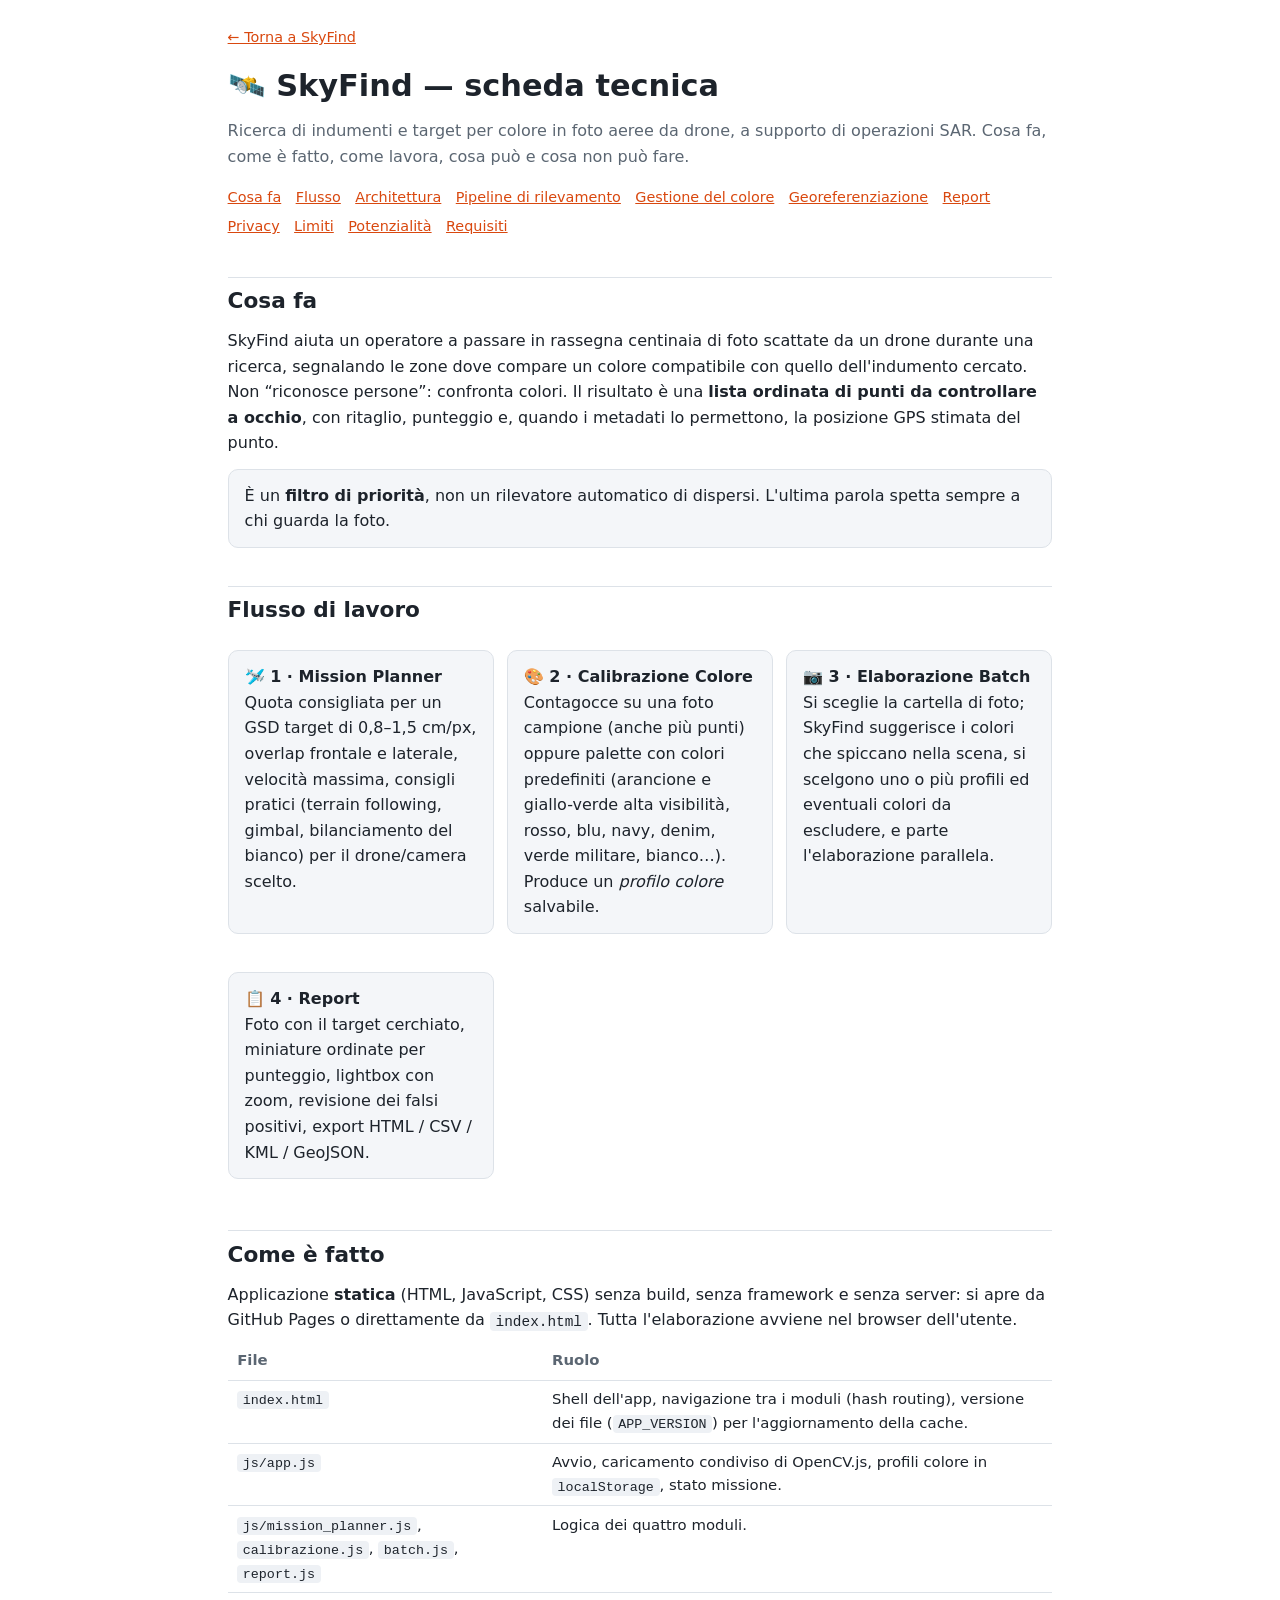
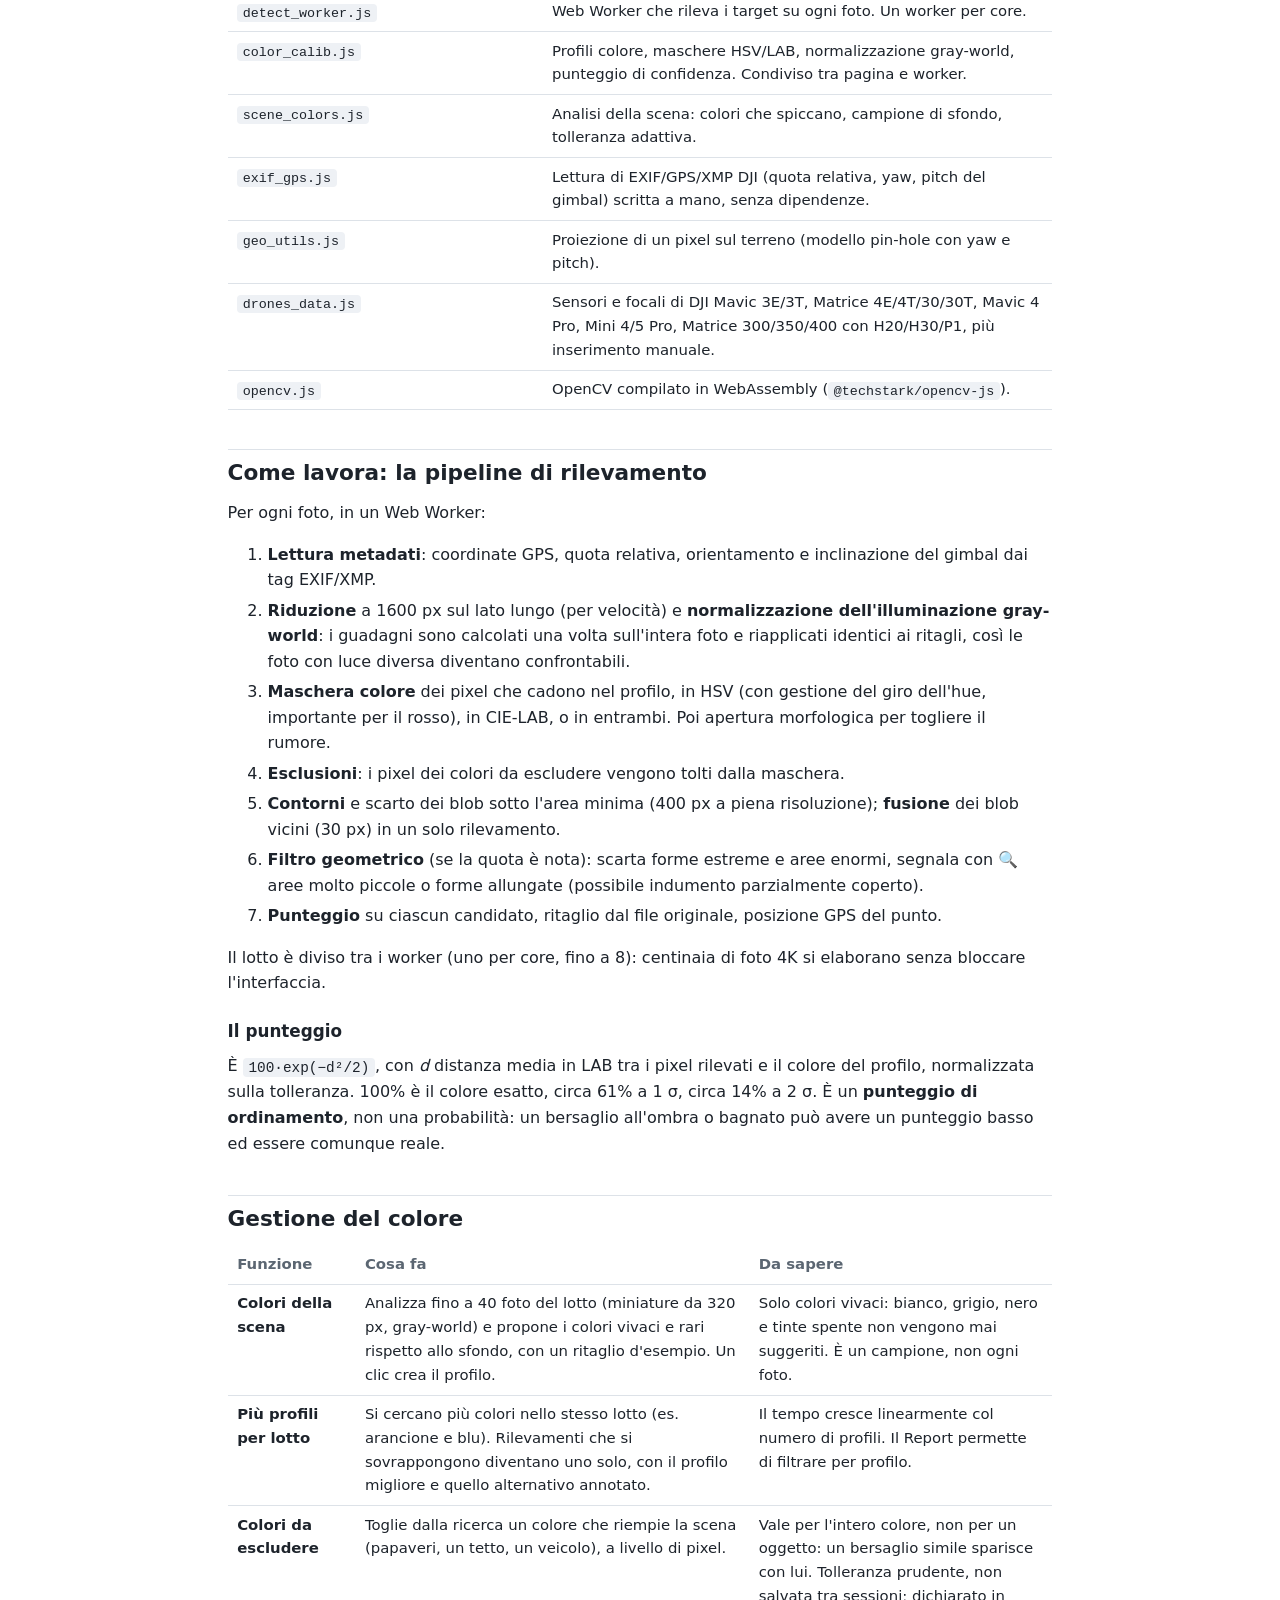
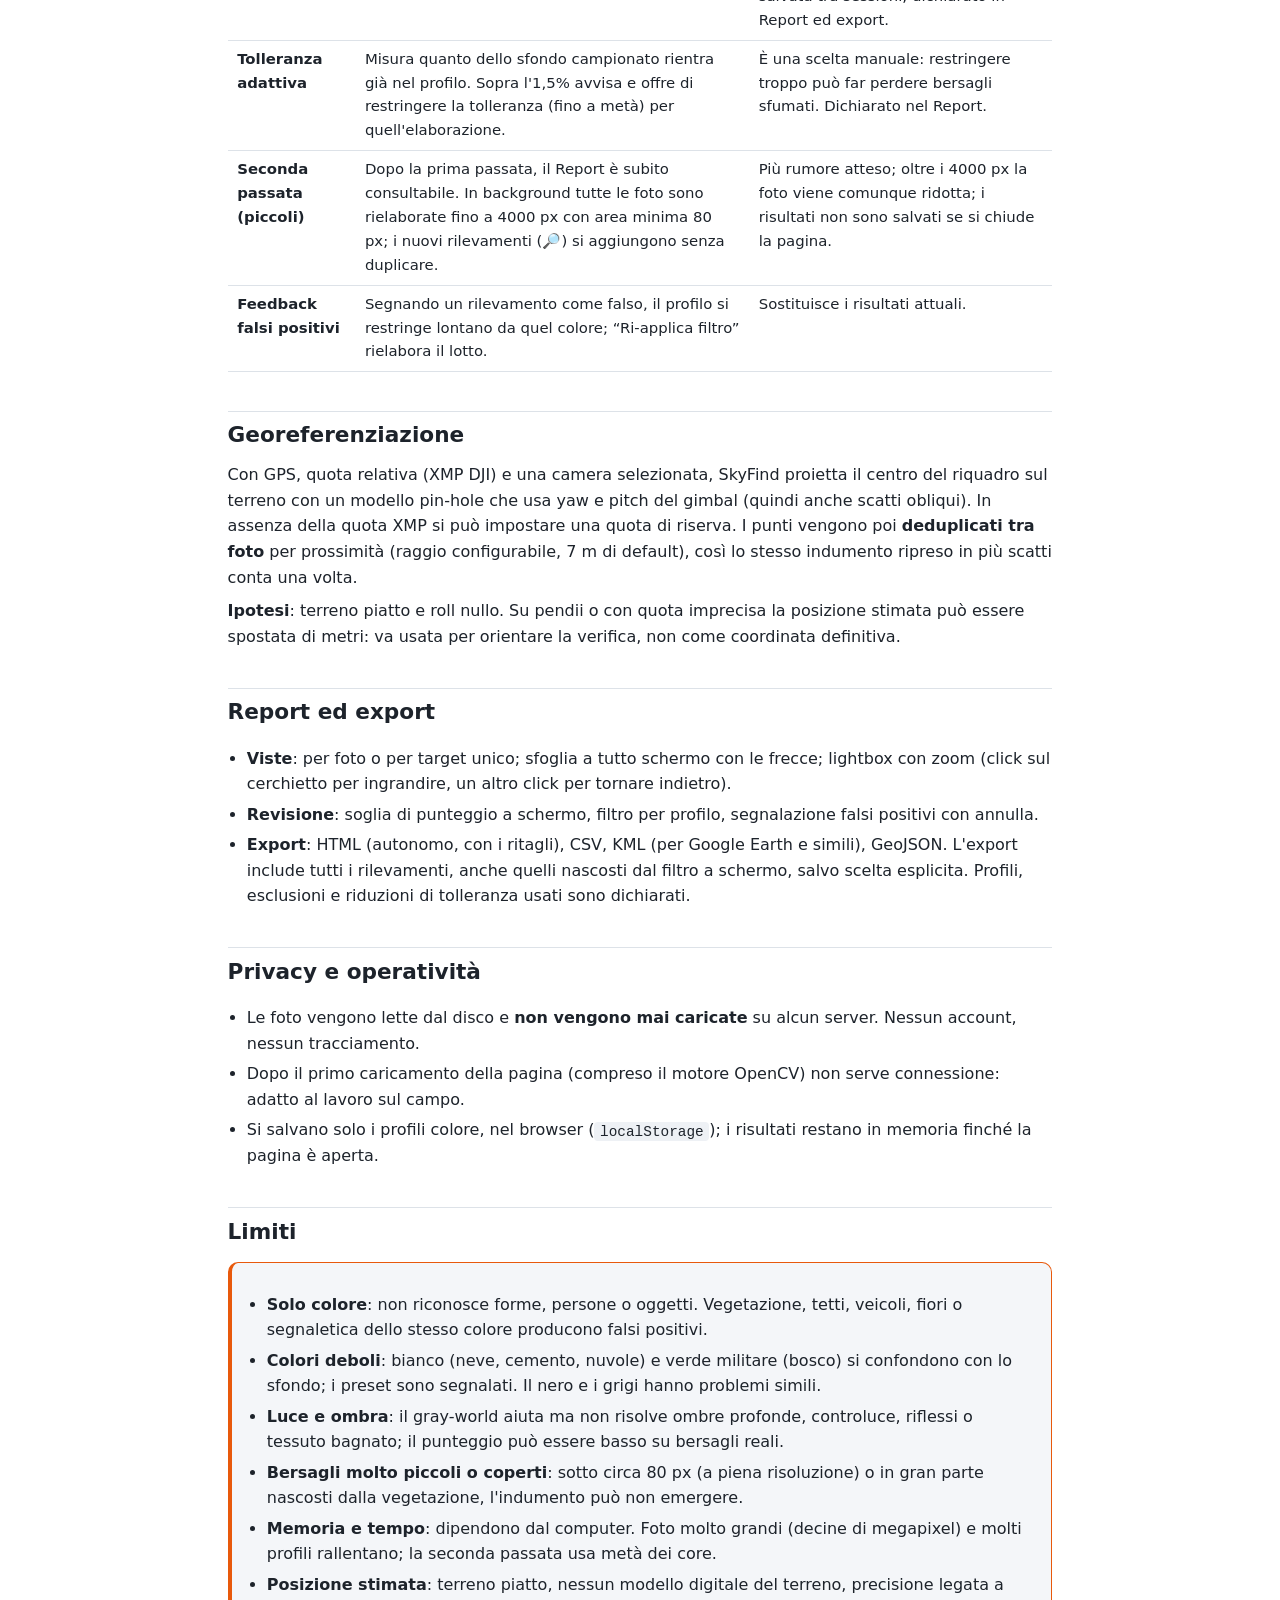
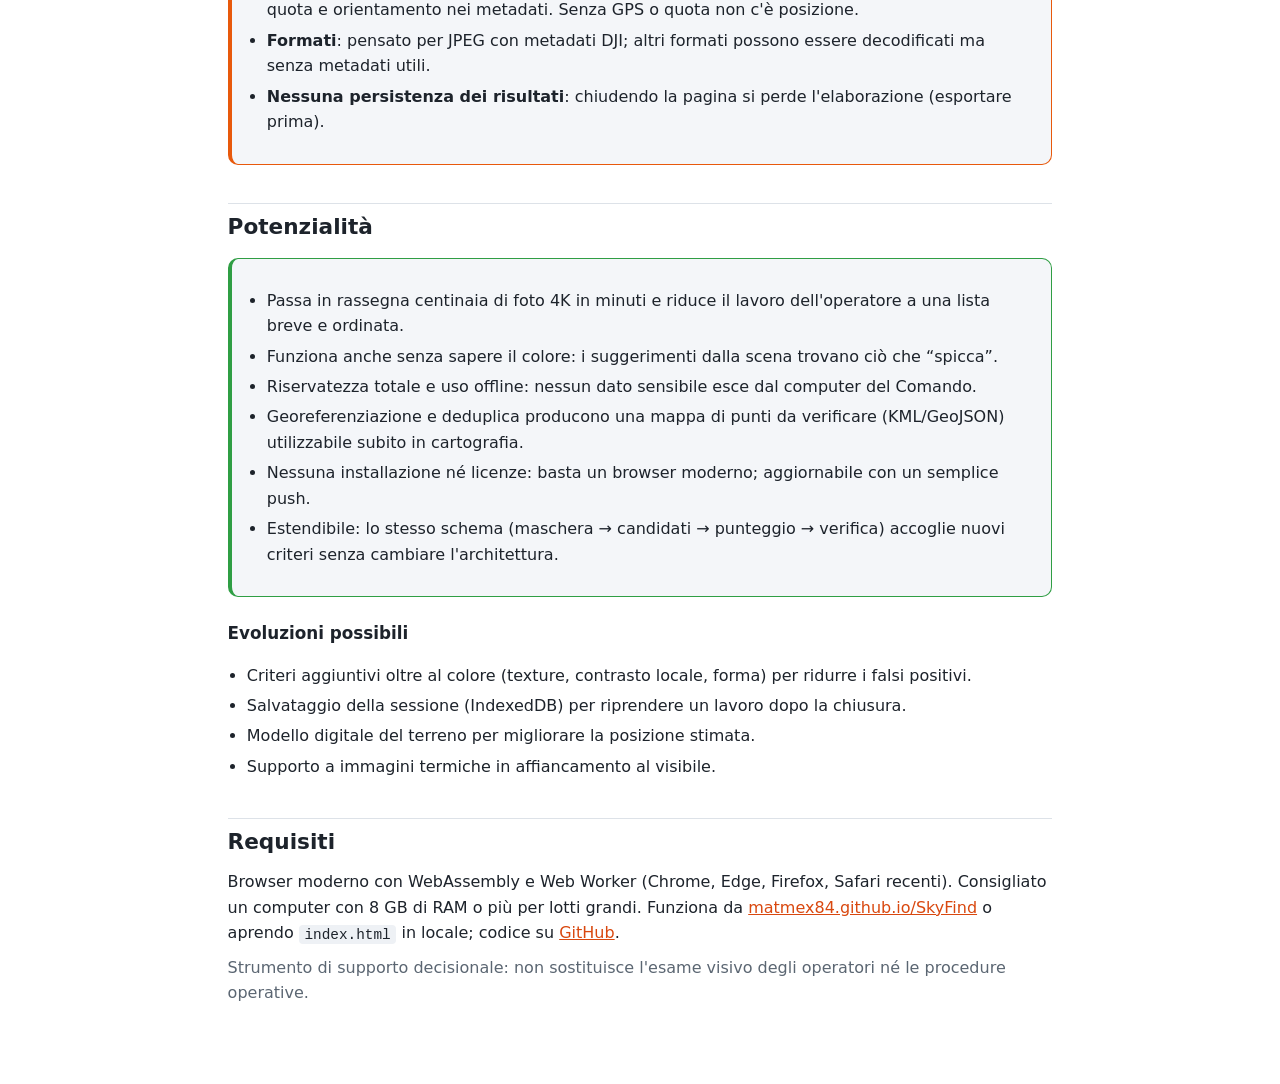
==== info/index.html @ 81fd4623 "Documentazione: README aggiornato e scheda tecnica su /info/ (cosa fa, architettura, pipeline, limit" ====
<!DOCTYPE html>
<html lang="it">
<head>
<meta charset="utf-8">
<meta name="viewport" content="width=device-width, initial-scale=1">
<title>SkyFind — Scheda tecnica</title>
<link rel="icon" href="data:image/svg+xml,<svg xmlns=%22http://www.w3.org/2000/svg%22 viewBox=%220 0 100 100%22><text y=%22.9em%22 font-size=%2290%22>🛰️</text></svg>">
<style>
  :root { --bg:#fff; --fg:#1d232b; --muted:#5b6672; --card:#f4f6f9; --line:#dde2e8; --acc:#d9480f; --code:#eef1f5; }
  @media (prefers-color-scheme: dark) { :root { --bg:#12161b; --fg:#e6e9ed; --muted:#98a3af; --card:#1b2129; --line:#2c3541; --acc:#ff8a4c; --code:#222a34; } }
  * { box-sizing:border-box; }
  body { margin:0; background:var(--bg); color:var(--fg); font:16px/1.6 system-ui,-apple-system,Segoe UI,Roboto,sans-serif; }
  .wrap { max-width:860px; margin:0 auto; padding:1.5rem 1.1rem 4rem; }
  h1 { font-size:1.9rem; margin:.2rem 0 .2rem; }
  h2 { font-size:1.35rem; margin:2.4rem 0 .6rem; padding-top:.4rem; border-top:1px solid var(--line); }
  h3 { font-size:1.05rem; margin:1.4rem 0 .3rem; }
  p { margin:.5rem 0; }
  .sub { color:var(--muted); margin-bottom:1rem; }
  a { color:var(--acc); }
  code { background:var(--code); padding:.1rem .35rem; border-radius:4px; font-size:.9em; }
  .card { background:var(--card); border:1px solid var(--line); border-radius:10px; padding:.8rem 1rem; margin:.8rem 0; }
  .grid { display:grid; grid-template-columns:repeat(auto-fit,minmax(230px,1fr)); gap:.8rem; }
  .ok, .no { border-left:4px solid; }
  .ok { border-color:#2f9e44; } .no { border-color:#e8590c; }
  ul { padding-left:1.2rem; } li { margin:.3rem 0; }
  .tablewrap { overflow-x:auto; }
  table { border-collapse:collapse; width:100%; font-size:.93rem; }
  th, td { text-align:left; border-bottom:1px solid var(--line); padding:.45rem .6rem; vertical-align:top; }
  th { color:var(--muted); font-weight:600; }
  nav.toc { display:flex; flex-wrap:wrap; gap:.4rem .9rem; font-size:.9rem; margin:1rem 0 0; }
  .back { display:inline-block; margin-bottom:.6rem; font-size:.9rem; }
  pre { background:var(--code); padding:.8rem 1rem; border-radius:8px; overflow-x:auto; font-size:.85rem; }
</style>
</head>
<body>
<div class="wrap">
  <a class="back" href="../">← Torna a SkyFind</a>
  <h1>🛰️ SkyFind — scheda tecnica</h1>
  <p class="sub">Ricerca di indumenti e target per colore in foto aeree da drone, a supporto di operazioni SAR. Cosa fa, come è fatto, come lavora, cosa può e cosa non può fare.</p>
  <nav class="toc">
    <a href="#cosa">Cosa fa</a><a href="#flusso">Flusso</a><a href="#architettura">Architettura</a><a href="#pipeline">Pipeline di rilevamento</a>
    <a href="#colore">Gestione del colore</a><a href="#geo">Georeferenziazione</a><a href="#report">Report</a><a href="#privacy">Privacy</a>
    <a href="#limiti">Limiti</a><a href="#potenzialita">Potenzialità</a><a href="#req">Requisiti</a>
  </nav>

  <h2 id="cosa">Cosa fa</h2>
  <p>SkyFind aiuta un operatore a passare in rassegna centinaia di foto scattate da un drone durante una ricerca, segnalando le zone dove compare un colore compatibile con quello dell'indumento cercato. Non “riconosce persone”: confronta colori. Il risultato è una <strong>lista ordinata di punti da controllare a occhio</strong>, con ritaglio, punteggio e, quando i metadati lo permettono, la posizione GPS stimata del punto.</p>
  <div class="card">È un <strong>filtro di priorità</strong>, non un rilevatore automatico di dispersi. L'ultima parola spetta sempre a chi guarda la foto.</div>

  <h2 id="flusso">Flusso di lavoro</h2>
  <div class="grid">
    <div class="card"><strong>🛩️ 1 · Mission Planner</strong><br>Quota consigliata per un GSD target di 0,8–1,5 cm/px, overlap frontale e laterale, velocità massima, consigli pratici (terrain following, gimbal, bilanciamento del bianco) per il drone/camera scelto.</div>
    <div class="card"><strong>🎨 2 · Calibrazione Colore</strong><br>Contagocce su una foto campione (anche più punti) oppure palette con colori predefiniti (arancione e giallo-verde alta visibilità, rosso, blu, navy, denim, verde militare, bianco…). Produce un <em>profilo colore</em> salvabile.</div>
    <div class="card"><strong>📷 3 · Elaborazione Batch</strong><br>Si sceglie la cartella di foto; SkyFind suggerisce i colori che spiccano nella scena, si scelgono uno o più profili ed eventuali colori da escludere, e parte l'elaborazione parallela.</div>
    <div class="card"><strong>📋 4 · Report</strong><br>Foto con il target cerchiato, miniature ordinate per punteggio, lightbox con zoom, revisione dei falsi positivi, export HTML / CSV / KML / GeoJSON.</div>
  </div>

  <h2 id="architettura">Come è fatto</h2>
  <p>Applicazione <strong>statica</strong> (HTML, JavaScript, CSS) senza build, senza framework e senza server: si apre da GitHub Pages o direttamente da <code>index.html</code>. Tutta l'elaborazione avviene nel browser dell'utente.</p>
  <div class="tablewrap"><table>
    <tr><th>File</th><th>Ruolo</th></tr>
    <tr><td><code>index.html</code></td><td>Shell dell'app, navigazione tra i moduli (hash routing), versione dei file (<code>APP_VERSION</code>) per l'aggiornamento della cache.</td></tr>
    <tr><td><code>js/app.js</code></td><td>Avvio, caricamento condiviso di OpenCV.js, profili colore in <code>localStorage</code>, stato missione.</td></tr>
    <tr><td><code>js/mission_planner.js</code>, <code>calibrazione.js</code>, <code>batch.js</code>, <code>report.js</code></td><td>Logica dei quattro moduli.</td></tr>
    <tr><td><code>detect_worker.js</code></td><td>Web Worker che rileva i target su ogni foto. Un worker per core.</td></tr>
    <tr><td><code>color_calib.js</code></td><td>Profili colore, maschere HSV/LAB, normalizzazione gray-world, punteggio di confidenza. Condiviso tra pagina e worker.</td></tr>
    <tr><td><code>scene_colors.js</code></td><td>Analisi della scena: colori che spiccano, campione di sfondo, tolleranza adattiva.</td></tr>
    <tr><td><code>exif_gps.js</code></td><td>Lettura di EXIF/GPS/XMP DJI (quota relativa, yaw, pitch del gimbal) scritta a mano, senza dipendenze.</td></tr>
    <tr><td><code>geo_utils.js</code></td><td>Proiezione di un pixel sul terreno (modello pin-hole con yaw e pitch).</td></tr>
    <tr><td><code>drones_data.js</code></td><td>Sensori e focali di DJI Mavic 3E/3T, Matrice 4E/4T/30/30T, Mavic 4 Pro, Mini 4/5 Pro, Matrice 300/350/400 con H20/H30/P1, più inserimento manuale.</td></tr>
    <tr><td><code>opencv.js</code></td><td>OpenCV compilato in WebAssembly (<code>@techstark/opencv-js</code>).</td></tr>
  </table></div>

  <h2 id="pipeline">Come lavora: la pipeline di rilevamento</h2>
  <p>Per ogni foto, in un Web Worker:</p>
  <ol>
    <li><strong>Lettura metadati</strong>: coordinate GPS, quota relativa, orientamento e inclinazione del gimbal dai tag EXIF/XMP.</li>
    <li><strong>Riduzione</strong> a 1600 px sul lato lungo (per velocità) e <strong>normalizzazione dell'illuminazione gray-world</strong>: i guadagni sono calcolati una volta sull'intera foto e riapplicati identici ai ritagli, così le foto con luce diversa diventano confrontabili.</li>
    <li><strong>Maschera colore</strong> dei pixel che cadono nel profilo, in HSV (con gestione del giro dell'hue, importante per il rosso), in CIE-LAB, o in entrambi. Poi apertura morfologica per togliere il rumore.</li>
    <li><strong>Esclusioni</strong>: i pixel dei colori da escludere vengono tolti dalla maschera.</li>
    <li><strong>Contorni</strong> e scarto dei blob sotto l'area minima (400 px a piena risoluzione); <strong>fusione</strong> dei blob vicini (30 px) in un solo rilevamento.</li>
    <li><strong>Filtro geometrico</strong> (se la quota è nota): scarta forme estreme e aree enormi, segnala con 🔍 aree molto piccole o forme allungate (possibile indumento parzialmente coperto).</li>
    <li><strong>Punteggio</strong> su ciascun candidato, ritaglio dal file originale, posizione GPS del punto.</li>
  </ol>
  <p>Il lotto è diviso tra i worker (uno per core, fino a 8): centinaia di foto 4K si elaborano senza bloccare l'interfaccia.</p>
  <h3>Il punteggio</h3>
  <p>È <code>100·exp(−d²/2)</code>, con <em>d</em> distanza media in LAB tra i pixel rilevati e il colore del profilo, normalizzata sulla tolleranza. 100% è il colore esatto, circa 61% a 1 σ, circa 14% a 2 σ. È un <strong>punteggio di ordinamento</strong>, non una probabilità: un bersaglio all'ombra o bagnato può avere un punteggio basso ed essere comunque reale.</p>

  <h2 id="colore">Gestione del colore</h2>
  <div class="tablewrap"><table>
    <tr><th>Funzione</th><th>Cosa fa</th><th>Da sapere</th></tr>
    <tr><td><strong>Colori della scena</strong></td><td>Analizza fino a 40 foto del lotto (miniature da 320 px, gray-world) e propone i colori vivaci e rari rispetto allo sfondo, con un ritaglio d'esempio. Un clic crea il profilo.</td><td>Solo colori vivaci: bianco, grigio, nero e tinte spente non vengono mai suggeriti. È un campione, non ogni foto.</td></tr>
    <tr><td><strong>Più profili per lotto</strong></td><td>Si cercano più colori nello stesso lotto (es. arancione e blu). Rilevamenti che si sovrappongono diventano uno solo, con il profilo migliore e quello alternativo annotato.</td><td>Il tempo cresce linearmente col numero di profili. Il Report permette di filtrare per profilo.</td></tr>
    <tr><td><strong>Colori da escludere</strong></td><td>Toglie dalla ricerca un colore che riempie la scena (papaveri, un tetto, un veicolo), a livello di pixel.</td><td>Vale per l'intero colore, non per un oggetto: un bersaglio simile sparisce con lui. Tolleranza prudente, non salvata tra sessioni; dichiarato in Report ed export.</td></tr>
    <tr><td><strong>Tolleranza adattiva</strong></td><td>Misura quanto dello sfondo campionato rientra già nel profilo. Sopra l'1,5% avvisa e offre di restringere la tolleranza (fino a metà) per quell'elaborazione.</td><td>È una scelta manuale: restringere troppo può far perdere bersagli sfumati. Dichiarato nel Report.</td></tr>
    <tr><td><strong>Seconda passata (piccoli)</strong></td><td>Dopo la prima passata, il Report è subito consultabile. In background tutte le foto sono rielaborate fino a 4000 px con area minima 80 px; i nuovi rilevamenti (🔎) si aggiungono senza duplicare.</td><td>Più rumore atteso; oltre i 4000 px la foto viene comunque ridotta; i risultati non sono salvati se si chiude la pagina.</td></tr>
    <tr><td><strong>Feedback falsi positivi</strong></td><td>Segnando un rilevamento come falso, il profilo si restringe lontano da quel colore; “Ri-applica filtro” rielabora il lotto.</td><td>Sostituisce i risultati attuali.</td></tr>
  </table></div>

  <h2 id="geo">Georeferenziazione</h2>
  <p>Con GPS, quota relativa (XMP DJI) e una camera selezionata, SkyFind proietta il centro del riquadro sul terreno con un modello pin-hole che usa yaw e pitch del gimbal (quindi anche scatti obliqui). In assenza della quota XMP si può impostare una quota di riserva. I punti vengono poi <strong>deduplicati tra foto</strong> per prossimità (raggio configurabile, 7 m di default), così lo stesso indumento ripreso in più scatti conta una volta.</p>
  <p><strong>Ipotesi</strong>: terreno piatto e roll nullo. Su pendii o con quota imprecisa la posizione stimata può essere spostata di metri: va usata per orientare la verifica, non come coordinata definitiva.</p>

  <h2 id="report">Report ed export</h2>
  <ul>
    <li><strong>Viste</strong>: per foto o per target unico; sfoglia a tutto schermo con le frecce; lightbox con zoom (click sul cerchietto per ingrandire, un altro click per tornare indietro).</li>
    <li><strong>Revisione</strong>: soglia di punteggio a schermo, filtro per profilo, segnalazione falsi positivi con annulla.</li>
    <li><strong>Export</strong>: HTML (autonomo, con i ritagli), CSV, KML (per Google Earth e simili), GeoJSON. L'export include tutti i rilevamenti, anche quelli nascosti dal filtro a schermo, salvo scelta esplicita. Profili, esclusioni e riduzioni di tolleranza usati sono dichiarati.</li>
  </ul>

  <h2 id="privacy">Privacy e operatività</h2>
  <ul>
    <li>Le foto vengono lette dal disco e <strong>non vengono mai caricate</strong> su alcun server. Nessun account, nessun tracciamento.</li>
    <li>Dopo il primo caricamento della pagina (compreso il motore OpenCV) non serve connessione: adatto al lavoro sul campo.</li>
    <li>Si salvano solo i profili colore, nel browser (<code>localStorage</code>); i risultati restano in memoria finché la pagina è aperta.</li>
  </ul>

  <h2 id="limiti">Limiti</h2>
  <div class="card no">
    <ul>
      <li><strong>Solo colore</strong>: non riconosce forme, persone o oggetti. Vegetazione, tetti, veicoli, fiori o segnaletica dello stesso colore producono falsi positivi.</li>
      <li><strong>Colori deboli</strong>: bianco (neve, cemento, nuvole) e verde militare (bosco) si confondono con lo sfondo; i preset sono segnalati. Il nero e i grigi hanno problemi simili.</li>
      <li><strong>Luce e ombra</strong>: il gray-world aiuta ma non risolve ombre profonde, controluce, riflessi o tessuto bagnato; il punteggio può essere basso su bersagli reali.</li>
      <li><strong>Bersagli molto piccoli o coperti</strong>: sotto circa 80 px (a piena risoluzione) o in gran parte nascosti dalla vegetazione, l'indumento può non emergere.</li>
      <li><strong>Memoria e tempo</strong>: dipendono dal computer. Foto molto grandi (decine di megapixel) e molti profili rallentano; la seconda passata usa metà dei core.</li>
      <li><strong>Posizione stimata</strong>: terreno piatto, nessun modello digitale del terreno, precisione legata a quota e orientamento nei metadati. Senza GPS o quota non c'è posizione.</li>
      <li><strong>Formati</strong>: pensato per JPEG con metadati DJI; altri formati possono essere decodificati ma senza metadati utili.</li>
      <li><strong>Nessuna persistenza dei risultati</strong>: chiudendo la pagina si perde l'elaborazione (esportare prima).</li>
    </ul>
  </div>

  <h2 id="potenzialita">Potenzialità</h2>
  <div class="card ok">
    <ul>
      <li>Passa in rassegna centinaia di foto 4K in minuti e riduce il lavoro dell'operatore a una lista breve e ordinata.</li>
      <li>Funziona anche senza sapere il colore: i suggerimenti dalla scena trovano ciò che “spicca”.</li>
      <li>Riservatezza totale e uso offline: nessun dato sensibile esce dal computer del Comando.</li>
      <li>Georeferenziazione e deduplica producono una mappa di punti da verificare (KML/GeoJSON) utilizzabile subito in cartografia.</li>
      <li>Nessuna installazione né licenze: basta un browser moderno; aggiornabile con un semplice push.</li>
      <li>Estendibile: lo stesso schema (maschera → candidati → punteggio → verifica) accoglie nuovi criteri senza cambiare l'architettura.</li>
    </ul>
  </div>
  <h3>Evoluzioni possibili</h3>
  <ul>
    <li>Criteri aggiuntivi oltre al colore (texture, contrasto locale, forma) per ridurre i falsi positivi.</li>
    <li>Salvataggio della sessione (IndexedDB) per riprendere un lavoro dopo la chiusura.</li>
    <li>Modello digitale del terreno per migliorare la posizione stimata.</li>
    <li>Supporto a immagini termiche in affiancamento al visibile.</li>
  </ul>

  <h2 id="req">Requisiti</h2>
  <p>Browser moderno con WebAssembly e Web Worker (Chrome, Edge, Firefox, Safari recenti). Consigliato un computer con 8 GB di RAM o più per lotti grandi. Funziona da <a href="https://matmex84.github.io/SkyFind/">matmex84.github.io/SkyFind</a> o aprendo <code>index.html</code> in locale; codice su <a href="https://github.com/MatMex84/SkyFind">GitHub</a>.</p>
  <p class="sub">Strumento di supporto decisionale: non sostituisce l'esame visivo degli operatori né le procedure operative.</p>
</div>
</body>
</html>
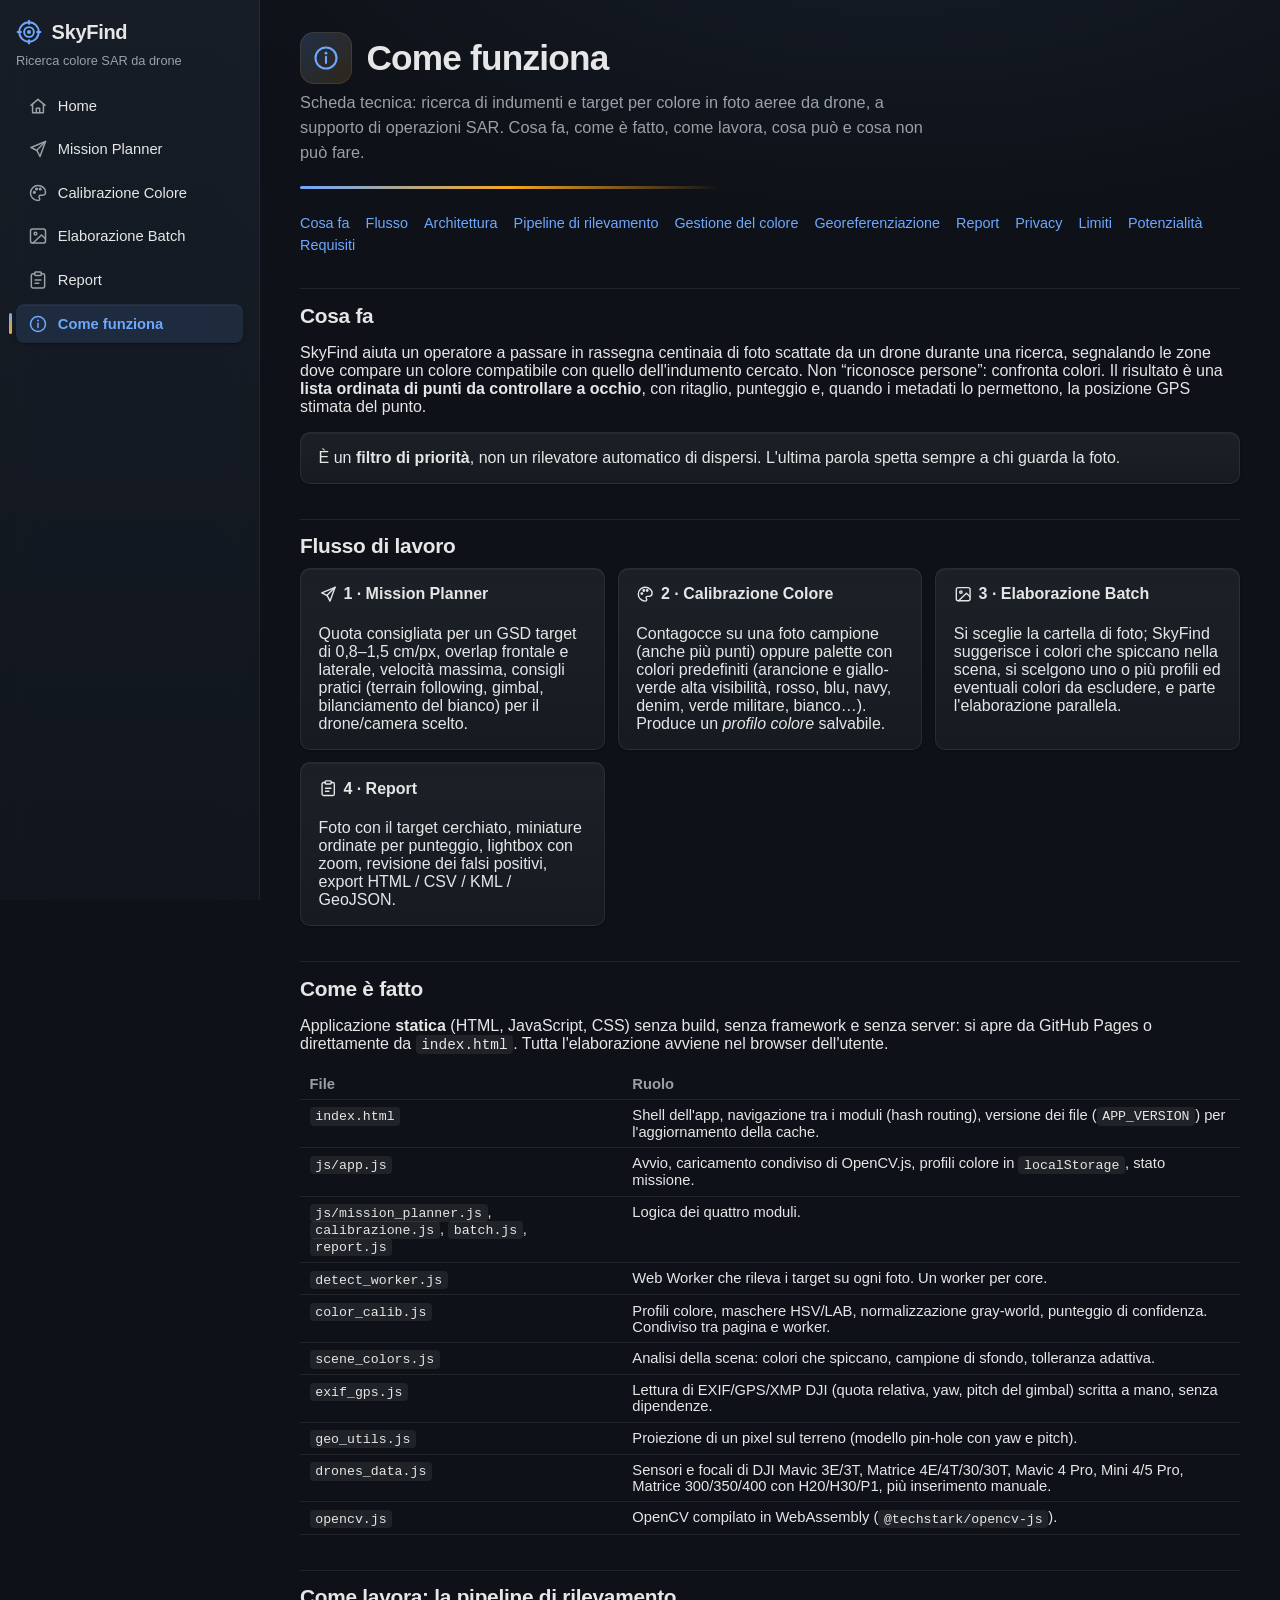
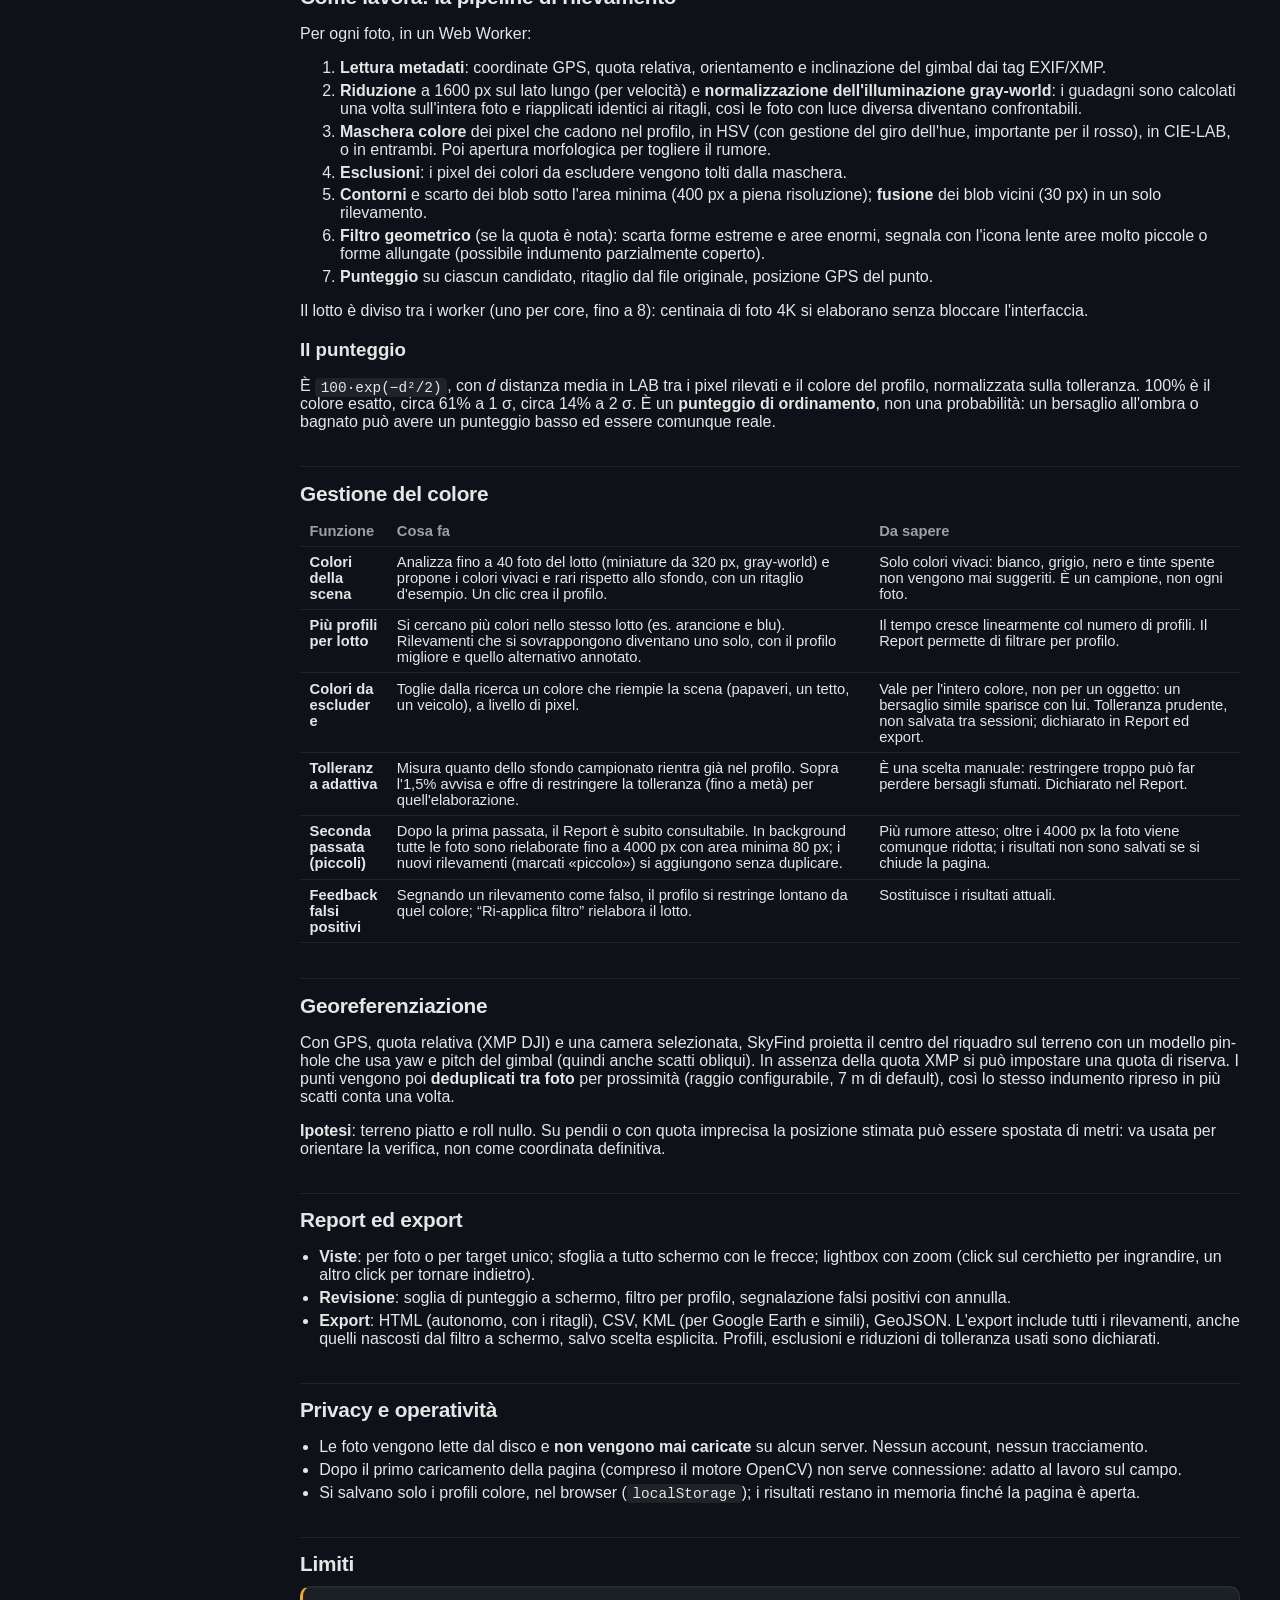
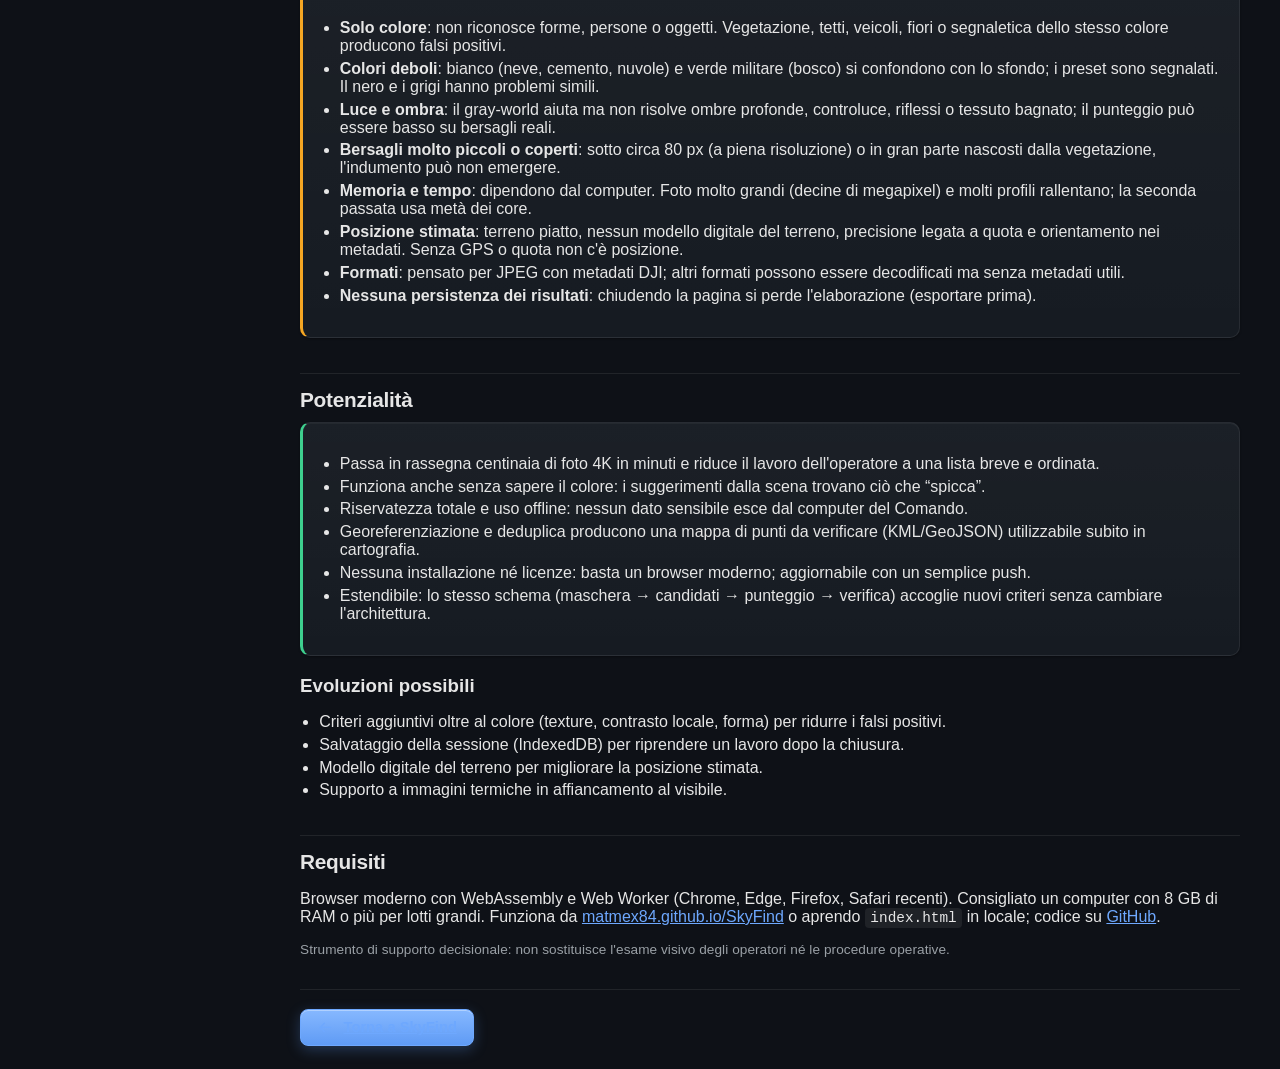
==== commit 8708fbc8: "Favicon SVG, scheda tecnica coerente con l'app, card Home cliccabili, pulsanti Avanti/Indietro tra l" ====
--- a/info/index.html
+++ b/info/index.html
@@ -2,42 +2,49 @@
 <html lang="it">
 <head>
 <meta charset="utf-8">
-<meta name="viewport" content="width=device-width, initial-scale=1">
+<meta name="viewport" content="width=device-width, initial-scale=1, viewport-fit=cover">
+<meta name="theme-color" content="#0e1117">
 <title>SkyFind — Scheda tecnica</title>
-<link rel="icon" href="data:image/svg+xml,<svg xmlns=%22http://www.w3.org/2000/svg%22 viewBox=%220 0 100 100%22><text y=%22.9em%22 font-size=%2290%22>🛰️</text></svg>">
+<link rel="icon" type="image/svg+xml" href="data:image/svg+xml,%3Csvg xmlns='http://www.w3.org/2000/svg' viewBox='0 0 24 24'%3E%3Crect width='24' height='24' rx='6' fill='%230e1117'/%3E%3Cg fill='none' stroke='%236EA8FE' stroke-width='1.8' stroke-linecap='round'%3E%3Ccircle cx='12' cy='12' r='7.5'/%3E%3Ccircle cx='12' cy='12' r='3.6'/%3E%3Cpath d='M12 2.5v2.6M12 18.9v2.6M2.5 12h2.6M18.9 12h2.6'/%3E%3C/g%3E%3Ccircle cx='12' cy='12' r='1' fill='%23F5A623'/%3E%3C/svg%3E" />
+<link rel="stylesheet" href="../style.css?v=18">
 <style>
-  :root { --bg:#fff; --fg:#1d232b; --muted:#5b6672; --card:#f4f6f9; --line:#dde2e8; --acc:#d9480f; --code:#eef1f5; }
-  @media (prefers-color-scheme: dark) { :root { --bg:#12161b; --fg:#e6e9ed; --muted:#98a3af; --card:#1b2129; --line:#2c3541; --acc:#ff8a4c; --code:#222a34; } }
-  * { box-sizing:border-box; }
-  body { margin:0; background:var(--bg); color:var(--fg); font:16px/1.6 system-ui,-apple-system,Segoe UI,Roboto,sans-serif; }
-  .wrap { max-width:860px; margin:0 auto; padding:1.5rem 1.1rem 4rem; }
-  h1 { font-size:1.9rem; margin:.2rem 0 .2rem; }
-  h2 { font-size:1.35rem; margin:2.4rem 0 .6rem; padding-top:.4rem; border-top:1px solid var(--line); }
-  h3 { font-size:1.05rem; margin:1.4rem 0 .3rem; }
-  p { margin:.5rem 0; }
-  .sub { color:var(--muted); margin-bottom:1rem; }
-  a { color:var(--acc); }
-  code { background:var(--code); padding:.1rem .35rem; border-radius:4px; font-size:.9em; }
-  .card { background:var(--card); border:1px solid var(--line); border-radius:10px; padding:.8rem 1rem; margin:.8rem 0; }
-  .grid { display:grid; grid-template-columns:repeat(auto-fit,minmax(230px,1fr)); gap:.8rem; }
-  .ok, .no { border-left:4px solid; }
-  .ok { border-color:#2f9e44; } .no { border-color:#e8590c; }
-  ul { padding-left:1.2rem; } li { margin:.3rem 0; }
-  .tablewrap { overflow-x:auto; }
-  table { border-collapse:collapse; width:100%; font-size:.93rem; }
-  th, td { text-align:left; border-bottom:1px solid var(--line); padding:.45rem .6rem; vertical-align:top; }
-  th { color:var(--muted); font-weight:600; }
-  nav.toc { display:flex; flex-wrap:wrap; gap:.4rem .9rem; font-size:.9rem; margin:1rem 0 0; }
-  .back { display:inline-block; margin-bottom:.6rem; font-size:.9rem; }
-  pre { background:var(--code); padding:.8rem 1rem; border-radius:8px; overflow-x:auto; font-size:.85rem; }
+  #sf-main h2{margin:2.2rem 0 .6rem;padding-top:.9rem;border-top:1px solid var(--border);font-size:1.3rem}
+  #sf-main h3{margin:1.2rem 0 .3rem}
+  #sf-main code{background:rgba(255,255,255,.07);padding:.1rem .35rem;border-radius:4px;font-size:.9em}
+  #sf-main a{color:var(--accent)}
+  #sf-main ul{padding-left:1.2rem} #sf-main li{margin:.3rem 0}
+  .grid{display:grid;grid-template-columns:repeat(auto-fit,minmax(240px,1fr));gap:.8rem}
+  .grid .sf-card strong{display:flex;align-items:center;gap:.4rem;margin-bottom:.2rem}
+  .sf-card.ok{border-left:3px solid var(--good)} .sf-card.no{border-left:3px solid var(--accent-warm)}
+  .tablewrap{overflow-x:auto}
+  table{border-collapse:collapse;width:100%;font-size:.92rem}
+  th,td{text-align:left;border-bottom:1px solid var(--border);padding:.45rem .6rem;vertical-align:top}
+  th{color:var(--muted);font-weight:600}
+  nav.toc{display:flex;flex-wrap:wrap;gap:.4rem 1rem;font-size:.9rem;margin:0 0 .5rem}
+  nav.toc a{text-decoration:none} nav.toc a:hover{text-decoration:underline}
+  pre{background:rgba(255,255,255,.05);padding:.8rem 1rem;border-radius:8px;overflow-x:auto;font-size:.85rem}
+  .sf-pagenav{display:flex;margin-top:2rem}
 </style>
 </head>
 <body>
-<div class="wrap">
-  <a class="back" href="../">← Torna a SkyFind</a>
-  <h1>🛰️ SkyFind — scheda tecnica</h1>
-  <p class="sub">Ricerca di indumenti e target per colore in foto aeree da drone, a supporto di operazioni SAR. Cosa fa, come è fatto, come lavora, cosa può e cosa non può fare.</p>
-  <nav class="toc">
+<div id="sf-layout">
+  <aside id="sf-sidebar">
+    <div class="sf-brand"><span class="sf-brand-icon" data-icon="radar"></span><h2>SkyFind</h2></div>
+    <div class="sf-sidebar-tagline">Ricerca colore SAR da drone</div>
+    <nav id="sf-nav">
+      <a class="sf-nav-link" href="../#home"><span class="sf-nav-ico" data-icon="home"></span><span class="sf-nav-lbl"><span class="sf-l">Home</span><span class="sf-s">Home</span></span></a>
+      <a class="sf-nav-link" href="../#mission"><span class="sf-nav-ico" data-icon="plane"></span><span class="sf-nav-lbl"><span class="sf-l">Mission Planner</span><span class="sf-s">Planner</span></span></a>
+      <a class="sf-nav-link" href="../#calibrazione"><span class="sf-nav-ico" data-icon="palette"></span><span class="sf-nav-lbl"><span class="sf-l">Calibrazione Colore</span><span class="sf-s">Colore</span></span></a>
+      <a class="sf-nav-link" href="../#batch"><span class="sf-nav-ico" data-icon="image"></span><span class="sf-nav-lbl"><span class="sf-l">Elaborazione Batch</span><span class="sf-s">Batch</span></span></a>
+      <a class="sf-nav-link" href="../#report"><span class="sf-nav-ico" data-icon="clipboard"></span><span class="sf-nav-lbl"><span class="sf-l">Report</span><span class="sf-s">Report</span></span></a>
+      <a class="sf-nav-link active" href="./" aria-current="page"><span class="sf-nav-ico" data-icon="info"></span><span class="sf-nav-lbl"><span class="sf-l">Come funziona</span><span class="sf-s">Info</span></span></a>
+    </nav>
+  </aside>
+  <main id="sf-main">
+    <div class="sf-header"><div class="sf-icon" data-icon="info"></div><h1>Come funziona</h1></div>
+    <div class="sf-subtitle">Scheda tecnica: ricerca di indumenti e target per colore in foto aeree da drone, a supporto di operazioni SAR. Cosa fa, come è fatto, come lavora, cosa può e cosa non può fare.</div>
+    <div class="sf-divider"></div>
+    <nav class="toc">
     <a href="#cosa">Cosa fa</a><a href="#flusso">Flusso</a><a href="#architettura">Architettura</a><a href="#pipeline">Pipeline di rilevamento</a>
     <a href="#colore">Gestione del colore</a><a href="#geo">Georeferenziazione</a><a href="#report">Report</a><a href="#privacy">Privacy</a>
     <a href="#limiti">Limiti</a><a href="#potenzialita">Potenzialità</a><a href="#req">Requisiti</a>
@@ -45,14 +52,14 @@
 
   <h2 id="cosa">Cosa fa</h2>
   <p>SkyFind aiuta un operatore a passare in rassegna centinaia di foto scattate da un drone durante una ricerca, segnalando le zone dove compare un colore compatibile con quello dell'indumento cercato. Non “riconosce persone”: confronta colori. Il risultato è una <strong>lista ordinata di punti da controllare a occhio</strong>, con ritaglio, punteggio e, quando i metadati lo permettono, la posizione GPS stimata del punto.</p>
-  <div class="card">È un <strong>filtro di priorità</strong>, non un rilevatore automatico di dispersi. L'ultima parola spetta sempre a chi guarda la foto.</div>
+  <div class="sf-card">È un <strong>filtro di priorità</strong>, non un rilevatore automatico di dispersi. L'ultima parola spetta sempre a chi guarda la foto.</div>
 
   <h2 id="flusso">Flusso di lavoro</h2>
   <div class="grid">
-    <div class="card"><strong>🛩️ 1 · Mission Planner</strong><br>Quota consigliata per un GSD target di 0,8–1,5 cm/px, overlap frontale e laterale, velocità massima, consigli pratici (terrain following, gimbal, bilanciamento del bianco) per il drone/camera scelto.</div>
-    <div class="card"><strong>🎨 2 · Calibrazione Colore</strong><br>Contagocce su una foto campione (anche più punti) oppure palette con colori predefiniti (arancione e giallo-verde alta visibilità, rosso, blu, navy, denim, verde militare, bianco…). Produce un <em>profilo colore</em> salvabile.</div>
-    <div class="card"><strong>📷 3 · Elaborazione Batch</strong><br>Si sceglie la cartella di foto; SkyFind suggerisce i colori che spiccano nella scena, si scelgono uno o più profili ed eventuali colori da escludere, e parte l'elaborazione parallela.</div>
-    <div class="card"><strong>📋 4 · Report</strong><br>Foto con il target cerchiato, miniature ordinate per punteggio, lightbox con zoom, revisione dei falsi positivi, export HTML / CSV / KML / GeoJSON.</div>
+    <div class="sf-card"><strong><span data-icon="plane"></span> 1 · Mission Planner</strong><br>Quota consigliata per un GSD target di 0,8–1,5 cm/px, overlap frontale e laterale, velocità massima, consigli pratici (terrain following, gimbal, bilanciamento del bianco) per il drone/camera scelto.</div>
+    <div class="sf-card"><strong><span data-icon="palette"></span> 2 · Calibrazione Colore</strong><br>Contagocce su una foto campione (anche più punti) oppure palette con colori predefiniti (arancione e giallo-verde alta visibilità, rosso, blu, navy, denim, verde militare, bianco…). Produce un <em>profilo colore</em> salvabile.</div>
+    <div class="sf-card"><strong><span data-icon="image"></span> 3 · Elaborazione Batch</strong><br>Si sceglie la cartella di foto; SkyFind suggerisce i colori che spiccano nella scena, si scelgono uno o più profili ed eventuali colori da escludere, e parte l'elaborazione parallela.</div>
+    <div class="sf-card"><strong><span data-icon="clipboard"></span> 4 · Report</strong><br>Foto con il target cerchiato, miniature ordinate per punteggio, lightbox con zoom, revisione dei falsi positivi, export HTML / CSV / KML / GeoJSON.</div>
   </div>
 
   <h2 id="architettura">Come è fatto</h2>
@@ -79,7 +86,7 @@
     <li><strong>Maschera colore</strong> dei pixel che cadono nel profilo, in HSV (con gestione del giro dell'hue, importante per il rosso), in CIE-LAB, o in entrambi. Poi apertura morfologica per togliere il rumore.</li>
     <li><strong>Esclusioni</strong>: i pixel dei colori da escludere vengono tolti dalla maschera.</li>
     <li><strong>Contorni</strong> e scarto dei blob sotto l'area minima (400 px a piena risoluzione); <strong>fusione</strong> dei blob vicini (30 px) in un solo rilevamento.</li>
-    <li><strong>Filtro geometrico</strong> (se la quota è nota): scarta forme estreme e aree enormi, segnala con 🔍 aree molto piccole o forme allungate (possibile indumento parzialmente coperto).</li>
+    <li><strong>Filtro geometrico</strong> (se la quota è nota): scarta forme estreme e aree enormi, segnala con l'icona lente aree molto piccole o forme allungate (possibile indumento parzialmente coperto).</li>
     <li><strong>Punteggio</strong> su ciascun candidato, ritaglio dal file originale, posizione GPS del punto.</li>
   </ol>
   <p>Il lotto è diviso tra i worker (uno per core, fino a 8): centinaia di foto 4K si elaborano senza bloccare l'interfaccia.</p>
@@ -93,7 +100,7 @@
     <tr><td><strong>Più profili per lotto</strong></td><td>Si cercano più colori nello stesso lotto (es. arancione e blu). Rilevamenti che si sovrappongono diventano uno solo, con il profilo migliore e quello alternativo annotato.</td><td>Il tempo cresce linearmente col numero di profili. Il Report permette di filtrare per profilo.</td></tr>
     <tr><td><strong>Colori da escludere</strong></td><td>Toglie dalla ricerca un colore che riempie la scena (papaveri, un tetto, un veicolo), a livello di pixel.</td><td>Vale per l'intero colore, non per un oggetto: un bersaglio simile sparisce con lui. Tolleranza prudente, non salvata tra sessioni; dichiarato in Report ed export.</td></tr>
     <tr><td><strong>Tolleranza adattiva</strong></td><td>Misura quanto dello sfondo campionato rientra già nel profilo. Sopra l'1,5% avvisa e offre di restringere la tolleranza (fino a metà) per quell'elaborazione.</td><td>È una scelta manuale: restringere troppo può far perdere bersagli sfumati. Dichiarato nel Report.</td></tr>
-    <tr><td><strong>Seconda passata (piccoli)</strong></td><td>Dopo la prima passata, il Report è subito consultabile. In background tutte le foto sono rielaborate fino a 4000 px con area minima 80 px; i nuovi rilevamenti (🔎) si aggiungono senza duplicare.</td><td>Più rumore atteso; oltre i 4000 px la foto viene comunque ridotta; i risultati non sono salvati se si chiude la pagina.</td></tr>
+    <tr><td><strong>Seconda passata (piccoli)</strong></td><td>Dopo la prima passata, il Report è subito consultabile. In background tutte le foto sono rielaborate fino a 4000 px con area minima 80 px; i nuovi rilevamenti (marcati «piccolo») si aggiungono senza duplicare.</td><td>Più rumore atteso; oltre i 4000 px la foto viene comunque ridotta; i risultati non sono salvati se si chiude la pagina.</td></tr>
     <tr><td><strong>Feedback falsi positivi</strong></td><td>Segnando un rilevamento come falso, il profilo si restringe lontano da quel colore; “Ri-applica filtro” rielabora il lotto.</td><td>Sostituisce i risultati attuali.</td></tr>
   </table></div>
 
@@ -116,7 +123,7 @@
   </ul>
 
   <h2 id="limiti">Limiti</h2>
-  <div class="card no">
+  <div class="sf-card no">
     <ul>
       <li><strong>Solo colore</strong>: non riconosce forme, persone o oggetti. Vegetazione, tetti, veicoli, fiori o segnaletica dello stesso colore producono falsi positivi.</li>
       <li><strong>Colori deboli</strong>: bianco (neve, cemento, nuvole) e verde militare (bosco) si confondono con lo sfondo; i preset sono segnalati. Il nero e i grigi hanno problemi simili.</li>
@@ -130,7 +137,7 @@
   </div>
 
   <h2 id="potenzialita">Potenzialità</h2>
-  <div class="card ok">
+  <div class="sf-card ok">
     <ul>
       <li>Passa in rassegna centinaia di foto 4K in minuti e riduce il lavoro dell'operatore a una lista breve e ordinata.</li>
       <li>Funziona anche senza sapere il colore: i suggerimenti dalla scena trovano ciò che “spicca”.</li>
@@ -150,7 +157,12 @@
 
   <h2 id="req">Requisiti</h2>
   <p>Browser moderno con WebAssembly e Web Worker (Chrome, Edge, Firefox, Safari recenti). Consigliato un computer con 8 GB di RAM o più per lotti grandi. Funziona da <a href="https://matmex84.github.io/SkyFind/">matmex84.github.io/SkyFind</a> o aprendo <code>index.html</code> in locale; codice su <a href="https://github.com/MatMex84/SkyFind">GitHub</a>.</p>
-  <p class="sub">Strumento di supporto decisionale: non sostituisce l'esame visivo degli operatori né le procedure operative.</p>
+  <p class="sf-caption">Strumento di supporto decisionale: non sostituisce l'esame visivo degli operatori né le procedure operative.</p>
+
+    <div class="sf-pagenav"><a class="sf-btn primary" href="../#home"><span data-icon="arrow-left"></span> Torna a SkyFind</a></div>
+  </main>
 </div>
+<script src="../icons.js?v=18"></script>
+<script>document.addEventListener('DOMContentLoaded',function(){SF.hydrateIcons();});</script>
 </body>
 </html>
--- a/style.css
+++ b/style.css
@@ -0,0 +1,417 @@
+:root {
+  /* Tema scuro fisso (nessun toggle chiaro/scuro nell'app): dice al browser di disegnare i controlli
+     nativi (menu a tendina, scrollbar, ecc.) con la sua chrome scura invece del bianco/grigio di
+     default del sistema operativo — altrimenti il popup delle <option> di una <select> resta chiaro
+     anche se lo <select> stesso è stilizzato scuro (background/color su <option> da soli non bastano
+     su tutti i motori di rendering). */
+  color-scheme: dark;
+  --bg: #0e1117;
+  --panel: #161b22;
+  --panel-soft: rgba(255,255,255,0.03);
+  --border: rgba(255,255,255,0.08);
+  --accent: #6EA8FE;
+  --accent-warm: #F5A623;
+  --muted: #9aa0a6;
+  --text: #e6e6e6;
+  --danger: #f56565;
+  --good: #3ecf8e;
+}
+
+* { box-sizing: border-box; }
+
+html, body {
+  margin: 0; padding: 0;
+  background: var(--bg); color: var(--text);
+  font-family: -apple-system, BlinkMacSystemFont, "Segoe UI", Roboto, Helvetica, Arial, sans-serif;
+  font-size: 16px;
+}
+
+#sf-layout { display: flex; min-height: 100vh; }
+
+/* ---------- Sidebar ---------- */
+#sf-sidebar {
+  width: 260px; flex-shrink: 0;
+  background: var(--panel);
+  border-right: 1px solid var(--border);
+  padding: 1.2rem 1rem;
+  display: flex; flex-direction: column; gap: 1.1rem;
+}
+.sf-brand { display: flex; align-items: center; gap: 0.6rem; }
+.sf-brand .sf-brand-icon { font-size: 1.6rem; }
+.sf-brand h2 { margin: 0; font-size: 1.25rem; }
+.sf-sidebar-tagline { color: var(--muted); font-size: 0.8rem; margin-top: -0.6rem; }
+
+#sf-nav { display: flex; flex-direction: column; gap: 0.25rem; }
+.sf-nav-link {
+  display: flex; align-items: center; gap: 0.6rem;
+  padding: 0.55rem 0.7rem; border-radius: 8px;
+  color: var(--text); text-decoration: none; font-size: 0.92rem;
+  border: 1px solid transparent; cursor: pointer;
+}
+.sf-nav-link:hover { background: rgba(255,255,255,0.05); }
+.sf-nav-link.active { background: rgba(110,168,254,0.13); border-color: rgba(110,168,254,0.35); color: var(--accent); font-weight: 600; }
+
+.sf-status-block { margin-top: auto; padding-top: 0.8rem; border-top: 1px solid var(--border); }
+.sf-status-block strong { font-size: 0.85rem; }
+.sf-status-row { display: flex; align-items: center; gap: 0.5rem; font-size: 0.82rem; padding: 0.25rem 0; color: var(--muted); }
+.sf-status-dot { width: 8px; height: 8px; border-radius: 50%; flex-shrink: 0; background: #4a4f57; }
+.sf-status-dot.done { background: var(--accent-warm); }
+
+/* ---------- Main content ---------- */
+#sf-main { flex: 1; padding: 2rem 2.5rem; max-width: 1100px; }
+.sf-page { display: none; }
+.sf-page.active { display: block; }
+
+.sf-module-pill {
+  display: inline-flex; align-items: center; gap: 0.4rem;
+  background: rgba(110,168,254,0.13); color: var(--accent);
+  border: 1px solid rgba(110,168,254,0.35);
+  border-radius: 999px; padding: 0.15rem 0.75rem; font-size: 0.78rem;
+  font-weight: 600; letter-spacing: 0.04em; margin-bottom: 0.7rem;
+}
+.sf-header { display: flex; align-items: center; gap: 0.9rem; margin-bottom: 0.1rem; }
+.sf-header .sf-icon {
+  display: flex; align-items: center; justify-content: center; flex-shrink: 0;
+  width: 52px; height: 52px; border-radius: 14px; font-size: 1.6rem;
+  background: linear-gradient(135deg, rgba(110,168,254,0.20), rgba(245,166,35,0.14));
+  border: 1px solid var(--border);
+}
+.sf-header h1 { margin: 0; line-height: 1.15; font-size: 2rem; }
+.sf-subtitle { color: var(--muted); margin-top: 0.35rem; margin-bottom: 1.3rem; max-width: 70ch; }
+.sf-divider {
+  height: 3px; border-radius: 3px; margin: 0.5rem 0 1.6rem 0; max-width: 420px;
+  background: linear-gradient(90deg, var(--accent), var(--accent-warm), transparent);
+}
+
+h2.sf-section { font-size: 1.15rem; margin: 1.8rem 0 0.8rem; }
+h2.sf-section:first-of-type { margin-top: 0.6rem; }
+
+.sf-card { background: var(--panel); border: 1px solid var(--border); border-radius: 10px; padding: 1rem 1.1rem; }
+.sf-grid-2 { display: grid; grid-template-columns: 1fr 1fr; gap: 1rem; }
+.sf-grid-4 { display: grid; grid-template-columns: repeat(4, 1fr); gap: 0.8rem; }
+@media (max-width: 900px) { .sf-grid-4 { grid-template-columns: repeat(2, 1fr); } .sf-grid-2 { grid-template-columns: 1fr; } }
+
+.sf-metric {
+  background: var(--panel-soft); border: 1px solid var(--border); border-radius: 10px;
+  padding: 0.75rem 0.8rem 0.6rem;
+}
+.sf-metric .sf-metric-label { color: var(--muted); font-size: 0.78rem; margin-bottom: 0.2rem; }
+.sf-metric .sf-metric-value { font-size: 1.5rem; font-weight: 600; }
+
+.sf-btn {
+  display: inline-flex; align-items: center; gap: 0.4rem;
+  background: rgba(255,255,255,0.06); color: var(--text);
+  border: 1px solid var(--border); border-radius: 8px;
+  padding: 0.55rem 1rem; font-size: 0.92rem; cursor: pointer;
+}
+.sf-btn:hover { background: rgba(255,255,255,0.1); }
+.sf-btn.primary { background: var(--accent); color: #0e1117; border-color: var(--accent); font-weight: 600; }
+.sf-btn.primary:hover { filter: brightness(1.08); }
+.sf-btn.danger { background: rgba(245,101,101,0.12); color: var(--danger); border-color: rgba(245,101,101,0.35); }
+.sf-btn:disabled { opacity: 0.5; cursor: not-allowed; }
+
+/* Barra azione primaria ancorata in fondo alla viewport (Calibrazione/Batch): il bottone che
+   conclude il modulo (Salva profilo / Avvia elaborazione) resta sempre raggiungibile senza dover
+   scrollare fino in fondo, anche quando sopra ci sono dettagli tecnici aperti o form lunghi. */
+.sf-sticky-bar {
+  position: sticky; bottom: 0; z-index: 10;
+  display: flex; align-items: center; gap: 0.8rem; flex-wrap: wrap;
+  margin: 1.2rem -1.1rem -1rem; padding: 0.8rem 1.1rem;
+  background: linear-gradient(to top, var(--bg, #0e1117) 55%, transparent);
+}
+.sf-sticky-bar #calib-save-msg, .sf-sticky-bar #batch-start-status { flex: 1 1 auto; min-width: 0; }
+
+.sf-info, .sf-success, .sf-warning, .sf-error {
+  border-radius: 8px; padding: 0.75rem 1rem; margin: 0.8rem 0; font-size: 0.92rem;
+}
+.sf-info { background: rgba(110,168,254,0.08); border: 1px solid rgba(110,168,254,0.3); }
+.sf-success { background: rgba(62,207,142,0.08); border: 1px solid rgba(62,207,142,0.3); }
+.sf-warning { background: rgba(245,166,35,0.08); border: 1px solid rgba(245,166,35,0.3); }
+.sf-error { background: rgba(245,101,101,0.08); border: 1px solid rgba(245,101,101,0.3); }
+
+.sf-caption { color: var(--muted); font-size: 0.85rem; }
+label.sf-label { display: block; font-size: 0.88rem; margin-bottom: 0.3rem; color: var(--text); }
+input[type="text"], input[type="number"], select {
+  background: var(--panel-soft); border: 1px solid var(--border); color: var(--text);
+  border-radius: 8px; padding: 0.5rem 0.6rem; font-size: 0.92rem; width: 100%;
+}
+/* Le righe del popup di una <select> (drone, profilo colore, ecc.) sono controlli nativi del
+   browser: color-scheme:dark sopra fa buona parte del lavoro, background/color qui sotto
+   allineano il colore esatto del popup a quello del resto dell'app invece di un grigio scuro
+   generico scelto dal browser. */
+select option { background: var(--panel); color: var(--text); }
+input[type="range"] { width: 100%; }
+
+.sf-radio-row { display: flex; gap: 1.2rem; flex-wrap: wrap; margin: 0.4rem 0 1rem; }
+.sf-radio-row label { display: flex; align-items: center; gap: 0.4rem; font-size: 0.92rem; cursor: pointer; }
+
+details.sf-expander { border: 1px solid var(--border); border-radius: 8px; padding: 0.6rem 0.9rem; margin: 0.9rem 0; background: var(--panel-soft); }
+details.sf-expander summary { cursor: pointer; font-weight: 600; }
+
+table.sf-table { border-collapse: collapse; width: 100%; margin-top: 0.5rem; }
+table.sf-table th, table.sf-table td { text-align: left; padding: 0.35rem 0.6rem; border-bottom: 1px solid var(--border); font-size: 0.9rem; }
+
+.sf-swatch { height: 90px; border-radius: 10px; border: 1px solid rgba(255,255,255,0.15); }
+.sf-swatch-row { display: flex; gap: 0.4rem; }
+.sf-swatch-row .sf-swatch-item { flex: 1; height: 46px; border-radius: 6px; border: 1px solid rgba(255,255,255,0.15); }
+
+.sf-home-grid { display: grid; grid-template-columns: 1fr 1fr; gap: 1rem; margin-top: 1rem; }
+.sf-home-card h3 { margin: 0 0 0.3rem; font-size: 1rem; }
+@media (max-width: 800px) { .sf-home-grid { grid-template-columns: 1fr; } }
+
+/* ---------- Pan/zoom picker (Calibrazione Colore) ---------- */
+.sf-pz-wrap { position: relative; width: 100%; max-width: 640px; user-select: none; }
+.sf-pz-viewport {
+  position: relative; overflow: hidden; border-radius: 10px; border: 1px solid var(--border);
+  background: #05070a; cursor: grab; touch-action: none;
+}
+.sf-pz-viewport.dragging { cursor: grabbing; }
+.sf-pz-viewport img { position: absolute; left: 0; top: 0; will-change: left, top, width, height; }
+.sf-pz-controls { position: absolute; right: 12px; bottom: 12px; display: flex; flex-direction: column; gap: 6px; z-index: 5; }
+.sf-pz-btn {
+  width: 34px; height: 34px; border-radius: 50%; border: 1px solid rgba(255,255,255,0.25);
+  background: rgba(14,17,23,0.72); color: #fff; font-size: 1.1rem; line-height: 1;
+  display: flex; align-items: center; justify-content: center; cursor: pointer; backdrop-filter: blur(2px);
+}
+.sf-pz-btn:hover { background: rgba(14,17,23,0.9); }
+.sf-pz-zoomlabel {
+  position: absolute; left: 12px; bottom: 12px; z-index: 5;
+  background: rgba(14,17,23,0.72); color: #fff; font-size: 0.78rem; padding: 3px 8px; border-radius: 999px;
+}
+.sf-pz-crosshair {
+  position: absolute; width: 22px; height: 22px; margin-left: -11px; margin-top: -11px;
+  border: 2px solid var(--accent-warm); border-radius: 50%; pointer-events: none; z-index: 4;
+  box-shadow: 0 0 0 2px rgba(0,0,0,0.5);
+}
+.sf-pz-hint {
+  position: absolute; top: 10px; left: 50%; transform: translateX(-50%); z-index: 5;
+  background: rgba(14,17,23,0.75); color: #fff; font-size: 0.78rem; padding: 4px 10px; border-radius: 999px;
+  transition: opacity 0.6s ease;
+}
+.sf-pz-mark {
+  position: absolute; width: 22px; height: 22px; margin-left: -11px; margin-top: -11px;
+  border: 2px solid var(--accent-warm); border-radius: 50%; z-index: 6; cursor: pointer;
+  background: rgba(245,166,35,0.85); color: #0e1117; font-size: 0.72rem; font-weight: 700;
+  display: flex; align-items: center; justify-content: center; box-shadow: 0 0 0 2px rgba(0,0,0,0.5);
+}
+.sf-pz-mark:hover { background: rgba(245,101,101,0.9); border-color: var(--danger); }
+
+.sf-link-btn { color: var(--accent); cursor: pointer; text-decoration: underline; }
+.sf-link-btn:hover { color: var(--accent-warm); }
+
+.sf-live-preview-img { width: 100%; border-radius: 8px; border: 1px solid var(--border); display: block; }
+
+/* ---------- Report page ---------- */
+.sf-photo-card { border: 1px solid var(--border); border-radius: 10px; margin-bottom: 1.3rem; background: var(--panel); overflow: hidden; }
+.sf-photo-card-head { padding: 0.8rem 1rem; cursor: pointer; display: flex; justify-content: space-between; align-items: center; gap: 1rem; }
+.sf-photo-card-head:hover { background: rgba(255,255,255,0.03); }
+.sf-photo-card-title { font-weight: 600; }
+.sf-photo-card-meta { color: var(--muted); font-size: 0.85rem; display: flex; gap: 1.2rem; flex-wrap: wrap; margin-top: 0.2rem; }
+.sf-photo-card-meta a { color: var(--accent); }
+.sf-photo-card-body { display: none; padding: 0 1rem 1rem; }
+.sf-photo-card.open .sf-photo-card-body { display: block; }
+.sf-photo-card-chevron { transition: transform 0.2s ease; color: var(--muted); }
+.sf-photo-card.open .sf-photo-card-chevron { transform: rotate(90deg); }
+
+.sf-photo-preview { position: relative; width: 100%; border-radius: 8px; overflow: hidden; background: #05070a; margin-bottom: 0.7rem; cursor: zoom-in; }
+.sf-photo-preview img { width: 100%; display: block; }
+.sf-photo-preview canvas { position: absolute; left: 0; top: 0; width: 100%; height: 100%; pointer-events: none; }
+
+.sf-thumb-strip { display: flex; gap: 0.6rem; overflow-x: auto; padding-bottom: 0.3rem; }
+.sf-thumb {
+  position: relative;
+  flex-shrink: 0; width: 96px; border-radius: 8px; overflow: hidden; border: 2px solid transparent;
+  cursor: pointer; background: #05070a;
+}
+.sf-thumb.selected { border-color: var(--accent-warm); }
+.sf-thumb img { width: 100%; height: 72px; object-fit: cover; display: block; }
+.sf-thumb .sf-thumb-conf { font-size: 0.7rem; text-align: center; padding: 2px 0; color: var(--muted); }
+.sf-thumb .sf-thumb-flag {
+  position: absolute; top: 2px; right: 2px; font-size: 0.75rem; line-height: 1;
+  background: rgba(0,0,0,0.6); border-radius: 4px; padding: 2px 3px;
+}
+
+.sf-lightbox {
+  position: fixed; inset: 0; background: rgba(0,0,0,0.85); z-index: 200; /* sopra la Sfoglia (150) */
+  display: none; align-items: center; justify-content: center; flex-direction: column; gap: 0.8rem;
+}
+.sf-lightbox.open { display: flex; }
+.sf-lightbox img { max-width: 92vw; max-height: 78vh; border-radius: 8px; }
+.sf-lightbox canvas { max-width: 92vw; max-height: 72vh; border-radius: 8px; cursor: zoom-out; } /* click chiude e torna alla foto/Sfoglia precedente */
+.sf-lightbox-zoom { display: flex; align-items: center; gap: 0.6rem; color: var(--text); font-size: 0.9rem; }
+.sf-lightbox-zoom .sf-btn { min-width: 2.4rem; padding: 0.25rem 0.6rem; font-size: 1.1rem; }
+.sf-lightbox-zoom span { min-width: 3rem; text-align: center; }
+.sf-lightbox-caption { color: var(--text); font-size: 0.9rem; }
+.sf-lightbox-close {
+  position: absolute; top: 18px; right: 24px; font-size: 1.8rem; color: #fff; cursor: pointer; background: none; border: none;
+}
+
+.sf-browse-modal {
+  position: fixed; inset: 0; background: rgba(0,0,0,0.94); z-index: 150;
+  display: none; flex-direction: column;
+}
+.sf-browse-modal.open { display: flex; }
+.sf-browse-top { display: flex; justify-content: space-between; align-items: center; padding: 0.9rem 1.3rem; flex-shrink: 0; }
+.sf-browse-counter { color: var(--muted); font-size: 0.9rem; }
+.sf-browse-close { font-size: 1.8rem; color: #fff; cursor: pointer; background: none; border: none; line-height: 1; }
+.sf-browse-stage { flex: 1; position: relative; display: flex; align-items: center; justify-content: center; padding: 0 4.8rem; min-height: 0; }
+.sf-browse-frame { position: relative; display: inline-block; max-width: 100%; max-height: 100%; }
+.sf-browse-frame img { display: block; max-width: calc(100vw - 11.5rem); max-height: calc(100vh - 12.5rem); border-radius: 6px; }
+.sf-browse-frame canvas { position: absolute; left: 0; top: 0; width: 100%; height: 100%; cursor: zoom-in; } /* riceve il click sui cerchi */
+.sf-browse-nav {
+  position: absolute; top: 50%; transform: translateY(-50%); width: 52px; height: 52px; border-radius: 50%;
+  background: rgba(255,255,255,0.08); border: 1px solid rgba(255,255,255,0.25); color: #fff; font-size: 1.7rem;
+  display: flex; align-items: center; justify-content: center; cursor: pointer; z-index: 5;
+}
+.sf-browse-nav:hover { background: rgba(255,255,255,0.18); }
+.sf-browse-nav:disabled { opacity: 0.25; cursor: not-allowed; }
+.sf-browse-nav.prev { left: 1rem; }
+.sf-browse-nav.next { right: 1rem; }
+.sf-browse-caption { color: var(--text); font-size: 0.9rem; text-align: center; padding: 0.7rem 1.3rem 1.2rem; flex-shrink: 0; }
+.sf-browse-caption a { color: var(--accent); }
+
+.sf-progress-outer { background: rgba(255,255,255,0.06); border-radius: 999px; height: 10px; overflow: hidden; margin: 0.6rem 0; }
+.sf-progress-inner { background: var(--accent); height: 100%; width: 0%; transition: width 0.15s ease; }
+
+.sf-hidden { display: none !important; }
+
+/* Suggerimenti "colori che spiccano nella scena" (Elaborazione Batch, scene_colors.js) */
+.sf-scene-grid { display: grid; grid-template-columns: repeat(auto-fill, minmax(230px, 1fr)); gap: 0.8rem; margin: 0.8rem 0; }
+.sf-scene-card { display: flex; gap: 0.7rem; background: var(--panel); border: 1px solid var(--border); border-radius: 10px; padding: 0.6rem; }
+.sf-scene-card img { width: 72px; height: 72px; border-radius: 6px; object-fit: cover; flex-shrink: 0; image-rendering: pixelated; }
+.sf-scene-meta { display: flex; flex-direction: column; gap: 0.3rem; min-width: 0; }
+
+/* pallino col colore del profilo sulle miniature del Report (solo se il lotto ha piu' profili) */
+.sf-thumb { position: relative; }
+.sf-thumb .sf-thumb-prof { position: absolute; left: 3px; top: 3px; width: 12px; height: 12px; border-radius: 50%; border: 1.5px solid rgba(255,255,255,0.85); box-shadow: 0 0 2px rgba(0,0,0,0.6); }
+
+/* rilevamenti aggiunti dalla seconda passata (bersagli piccoli) */
+.sf-thumb .sf-thumb-small { position: absolute; left: 3px; bottom: 3px; font-size: 0.75rem; line-height: 1; background: rgba(0,0,0,0.55); border-radius: 4px; padding: 1px 3px; }
+
+/* link alla scheda tecnica: in basso nella sidebar, sopra "Stato missione", staccato dal menu dei moduli */
+.sf-info-link { display: block; margin: 0.8rem 0 0.6rem; padding: 0.35rem 0.6rem; font-size: 0.85rem; color: var(--muted); opacity: 0.8; text-decoration: none; border-top: 1px solid rgba(128,128,128,0.25); }
+.sf-info-link:hover { opacity: 1; text-decoration: underline; }
+
+
+/* ======== Proposta: rifinitura mobile ======== */
+html { -webkit-tap-highlight-color: transparent; -webkit-text-size-adjust: 100%; }
+button, a, [role="button"], label, summary { touch-action: manipulation; }
+#sf-main { min-width: 0; overflow-wrap: anywhere; }            /* nomi file lunghi non allargano più la pagina */
+.sf-nav-link { gap: 0.6rem; }
+.sf-nav-ico { font-size: 1.05rem; }
+.sf-nav-lbl .sf-s { display: none; }
+@media (hover: none) { .sf-nav-link:hover { background: none; } }
+
+@media (max-width: 820px) {
+  #sf-layout { display: block; min-height: 100dvh; }
+  #sf-main { padding: 1.1rem 1rem calc(5.2rem + env(safe-area-inset-bottom)); max-width: none; }
+  .sf-header h1 { font-size: 1.55rem; }
+  .sf-header .sf-icon { width: 44px; height: 44px; }
+  /* la barra laterale diventa una barra di navigazione in basso, come un'app */
+  #sf-sidebar { position: fixed; left: 0; right: 0; bottom: 0; top: auto; width: auto; z-index: 50; padding: 0.3rem 0.4rem calc(0.3rem + env(safe-area-inset-bottom)); border-right: 0; border-top: 1px solid var(--border); flex-direction: row; gap: 0; background: rgba(22,27,34,0.96); backdrop-filter: blur(10px); }
+  .sf-brand, .sf-sidebar-tagline, .sf-status-block, .sf-info-link { display: none; }
+  #sf-nav { flex-direction: row; width: 100%; gap: 0.1rem; }
+  .sf-nav-link { flex: 1; flex-direction: column; justify-content: center; gap: 0.1rem; padding: 0.4rem 0.1rem; font-size: 0.68rem; text-align: center; border-radius: 10px; min-height: 48px; }
+  .sf-nav-ico { font-size: 1.3rem; line-height: 1; }
+  .sf-nav-lbl .sf-l { display: none; } .sf-nav-lbl .sf-s { display: inline; }
+  .sf-nav-link:active { background: rgba(255,255,255,0.08); transform: scale(0.97); }
+  .sf-sticky-bar { bottom: calc(4.4rem + env(safe-area-inset-bottom)); }
+  input, textarea, select { font-size: 16px; }                 /* niente zoom automatico su iPhone */
+  .sf-btn { min-height: 44px; }
+}
+
+/* striscia "stato missione" nella Home (su telefono sostituisce il blocco nella barra laterale) */
+.sf-home-status { display: flex; flex-wrap: wrap; gap: 0.5rem; margin: 0 0 1.2rem; }
+.sf-chip { display: inline-flex; align-items: center; gap: 0.35rem; padding: 0.3rem 0.75rem; border-radius: 999px; font-size: 0.82rem; color: var(--muted); background: var(--panel-soft); border: 1px solid var(--border); }
+.sf-chip.done { color: var(--text); border-color: rgba(245,166,35,0.45); background: rgba(245,166,35,0.10); }
+
+/* ======== Proposta B: materiali, tipografia, movimento (apple-design + animate) ======== */
+:root {
+  --ease-out: cubic-bezier(0.23, 1, 0.32, 1);
+  --panel-2: #1b212b;
+  --ring: rgba(110,168,254,0.55);
+  --shadow-1: 0 1px 0 rgba(255,255,255,0.04) inset, 0 1px 2px rgba(0,0,0,0.35);
+  --shadow-2: 0 1px 0 rgba(255,255,255,0.06) inset, 0 8px 24px rgba(0,0,0,0.35);
+}
+body { background: radial-gradient(1200px 500px at 70% -10%, rgba(110,168,254,0.08), transparent 60%), var(--bg); background-attachment: fixed; -webkit-font-smoothing: antialiased; }
+
+/* Tipografia: tracking e leading dipendono dalla dimensione */
+.sf-header h1 { font-size: 2.2rem; letter-spacing: -0.022em; line-height: 1.08; font-weight: 700; }
+h2.sf-section, #sf-main h2 { letter-spacing: -0.012em; }
+.sf-subtitle { letter-spacing: 0.002em; line-height: 1.55; font-size: 1.02rem; }
+.sf-caption { letter-spacing: 0.005em; }
+
+/* Barra laterale: materiale spesso e traslucido, voce attiva con indicatore */
+#sf-sidebar { background: linear-gradient(180deg, rgba(24,30,40,0.92), rgba(18,22,30,0.92)); backdrop-filter: blur(24px) saturate(160%); border-right: 1px solid rgba(255,255,255,0.06); position: sticky; top: 0; height: 100dvh; align-self: flex-start; }
+.sf-brand h2 { letter-spacing: -0.015em; }
+.sf-nav-link { position: relative; transition: background 140ms var(--ease-out), color 140ms var(--ease-out); }
+.sf-nav-link.active { background: rgba(110,168,254,0.12); border-color: transparent; box-shadow: var(--shadow-1); }
+.sf-nav-link.active::before { content: ''; position: absolute; left: -0.5rem; top: 22%; bottom: 22%; width: 3px; border-radius: 3px; background: linear-gradient(180deg, var(--accent), var(--accent-warm)); }
+.sf-nav-link:active { transform: scale(0.98); transition-duration: 100ms; }
+@media (hover: hover) and (pointer: fine) { .sf-nav-link:hover:not(.active) { background: rgba(255,255,255,0.055); } }
+.sf-status-block { border-top-color: rgba(255,255,255,0.07); }
+
+/* Ingresso pagina: dissolvenza breve (azione ripetuta decine di volte al giorno -> quasi impercettibile) */
+@keyframes sf-in { from { opacity: 0; transform: translateY(4px); } to { opacity: 1; transform: none; } }
+.sf-page.active { animation: sf-in 160ms var(--ease-out) both; }
+
+/* Schede e riquadri: bordo luminoso in alto, profondità, sollevamento solo con mouse */
+.sf-card, .sf-metric, .sf-info, .sf-success, .sf-warning, details.sf-expander, .sf-scene-card { box-shadow: var(--shadow-1); }
+.sf-card { background: linear-gradient(180deg, rgba(255,255,255,0.025), rgba(255,255,255,0)), var(--panel); border-color: rgba(255,255,255,0.075); transition: transform 180ms var(--ease-out), box-shadow 180ms var(--ease-out), border-color 180ms; }
+.sf-home-card { position: relative; overflow: hidden; }
+.sf-home-card h3 { letter-spacing: -0.01em; }
+@media (hover: hover) and (pointer: fine) {
+  .sf-home-card { cursor: pointer; }
+  .sf-home-card:hover { transform: translateY(-2px); box-shadow: var(--shadow-2); border-color: rgba(110,168,254,0.35); }
+}
+.sf-home-card:active { transform: scale(0.985); transition-duration: 100ms; }
+
+/* Pulsanti: pressione immediata, primario con lieve gradiente */
+.sf-btn { transition: transform 120ms var(--ease-out), background 140ms, box-shadow 140ms, filter 140ms; }
+.sf-btn:active { transform: scale(0.97); }
+.sf-btn.primary { background: linear-gradient(180deg, #86b8ff, #5f9bf5); color: #08111f; box-shadow: 0 1px 0 rgba(255,255,255,0.35) inset, 0 4px 14px rgba(95,155,245,0.28); }
+@media (hover: hover) and (pointer: fine) { .sf-btn.primary:hover { filter: brightness(1.06); } }
+.sf-btn.primary:disabled { background: rgba(110,168,254,0.25); color: rgba(255,255,255,0.55); box-shadow: none; }
+
+/* Focus visibile ben leggibile (tastiera) */
+:focus-visible { outline: 2px solid var(--ring); outline-offset: 2px; border-radius: 6px; }
+
+/* Barra di avvio: materiale traslucido, nessuna riga dura */
+.sf-sticky-bar { background: linear-gradient(180deg, rgba(14,17,23,0), rgba(14,17,23,0.82) 30%); backdrop-filter: blur(14px); border-top: 0; }
+
+/* Select e input coerenti */
+select, input[type="number"], input[type="text"] { background: var(--panel-2); border: 1px solid rgba(255,255,255,0.09); border-radius: 8px; transition: border-color 140ms, box-shadow 140ms; }
+select:focus, input:focus { outline: none; border-color: var(--ring); box-shadow: 0 0 0 3px rgba(110,168,254,0.18); }
+
+/* Miniature del Report: ingrandimento morbido solo con mouse */
+.sf-thumb { border-radius: 8px; transition: transform 160ms var(--ease-out), box-shadow 160ms var(--ease-out); }
+@media (hover: hover) and (pointer: fine) { .sf-thumb:hover { transform: translateY(-2px) scale(1.02); box-shadow: var(--shadow-2); } }
+.sf-lightbox { backdrop-filter: blur(12px); }
+
+@media (prefers-reduced-motion: reduce) { .sf-page.active { animation: none; } .sf-card, .sf-thumb, .sf-btn { transition: none; } .sf-home-card:hover { transform: none; } }
+@media (prefers-reduced-transparency: reduce) { #sf-sidebar, .sf-sticky-bar { backdrop-filter: none; background: var(--panel); } }
+@media (max-width: 820px) { #sf-sidebar { position: fixed; top: auto; bottom: 0; height: auto; align-self: auto; } .sf-nav-link.active::before { display: none; } }
+
+/* ======== Icone SVG (icons.js) ======== */
+.sf-i { width: 1.15em; height: 1.15em; vertical-align: -0.2em; fill: none; stroke: currentColor; stroke-width: 1.8; stroke-linecap: round; stroke-linejoin: round; flex-shrink: 0; }
+[data-icon] { display: inline-flex; align-items: center; }
+.sf-brand-icon { color: var(--accent); } .sf-brand-icon .sf-i { width: 26px; height: 26px; }
+.sf-nav-ico { color: var(--muted); display: inline-flex; } .sf-nav-ico .sf-i { width: 20px; height: 20px; }
+.sf-nav-link.active .sf-nav-ico { color: var(--accent); }
+.sf-header .sf-icon { color: var(--accent); } .sf-header .sf-icon .sf-i { width: 28px; height: 28px; }
+.sf-home-card h3 { display: flex; align-items: center; gap: 0.5rem; } .sf-home-card h3 [data-icon] { color: var(--accent); } .sf-home-card h3 .sf-i { width: 20px; height: 20px; }
+.sf-btn .sf-i, label.sf-btn .sf-i { margin-right: 0.15rem; }
+.sf-info-link { display: flex; align-items: center; gap: 0.45rem; }
+@media (max-width: 820px) { .sf-nav-ico .sf-i { width: 24px; height: 24px; } }
+
+/* ======== Schede Home cliccabili + barra Indietro/Avanti ======== */
+a.sf-home-card { display: block; color: inherit; text-decoration: none; cursor: pointer; }
+.sf-home-card h3 { justify-content: flex-start; }
+.sf-card-go { margin-left: auto; color: var(--muted); transition: transform 160ms var(--ease-out), color 160ms; }
+.sf-card-go .sf-i { width: 18px; height: 18px; }
+@media (hover: hover) and (pointer: fine) { .sf-home-card:hover .sf-card-go { color: var(--accent); transform: translateX(3px); } }
+.sf-pagenav { display: flex; justify-content: space-between; align-items: center; gap: 0.8rem; flex-wrap: wrap; margin-top: 2.2rem; padding-top: 1.2rem; border-top: 1px solid var(--border); }
+.sf-pagenav .sf-btn { display: inline-flex; align-items: center; gap: 0.45rem; }
+.sf-pagenav .sf-btn.primary .sf-i { transition: transform 160ms var(--ease-out); }
+@media (hover: hover) and (pointer: fine) { .sf-pagenav .sf-btn.primary:hover .sf-i { transform: translateX(3px); } }
+@media (max-width: 820px) { .sf-pagenav { flex-direction: column-reverse; align-items: stretch; } .sf-pagenav .sf-btn { justify-content: center; } }
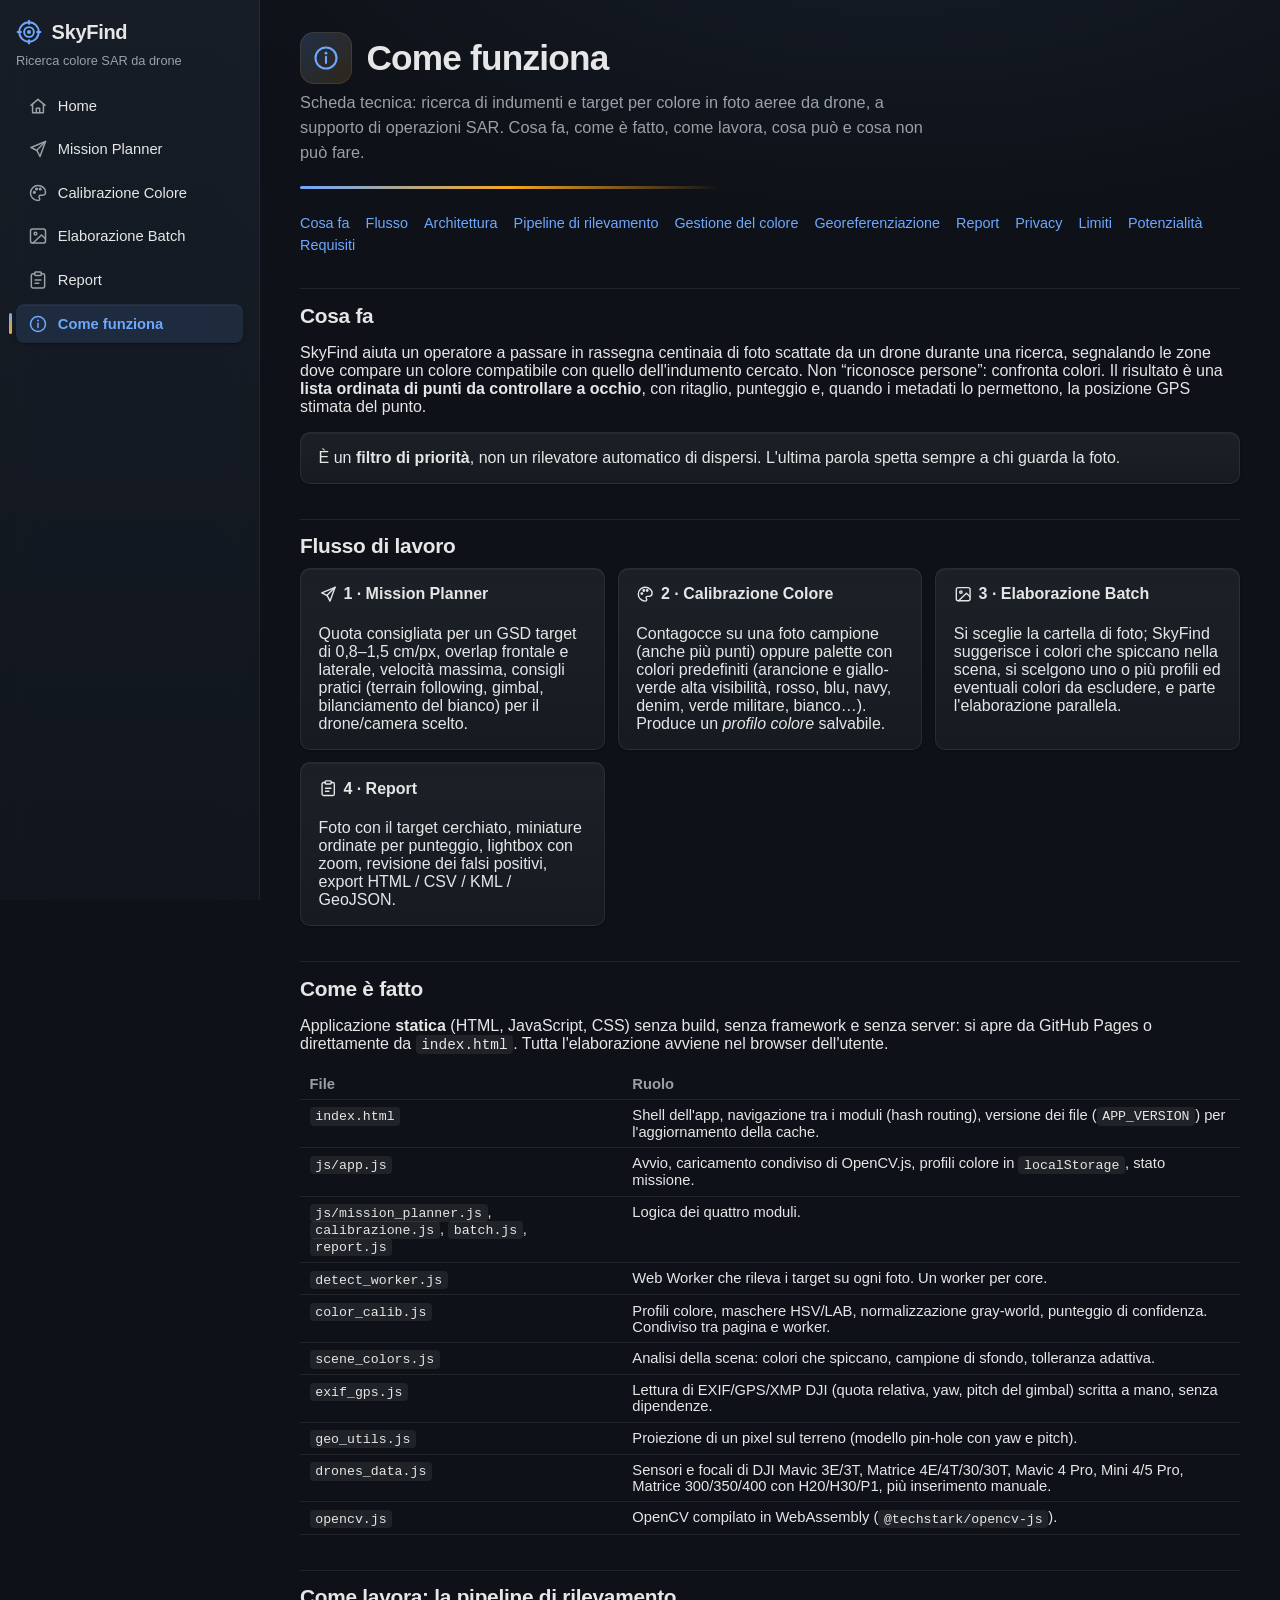
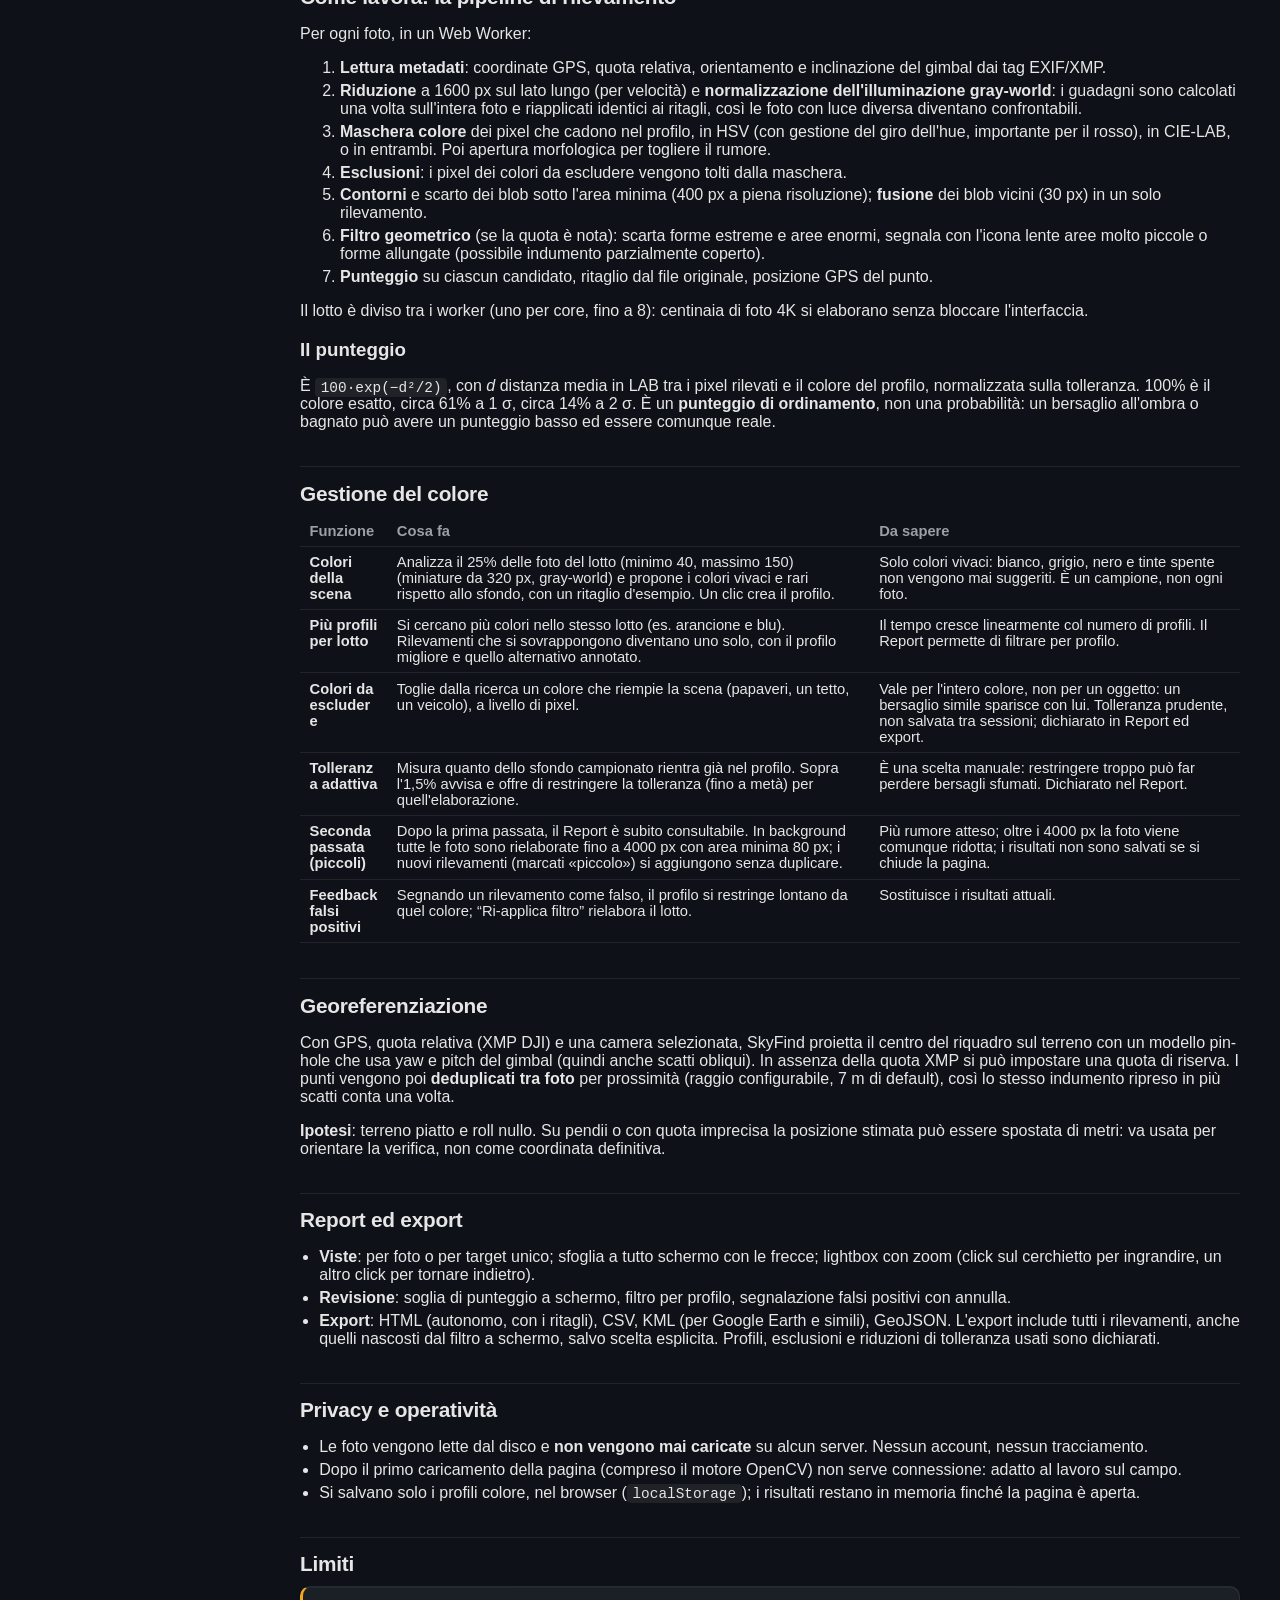
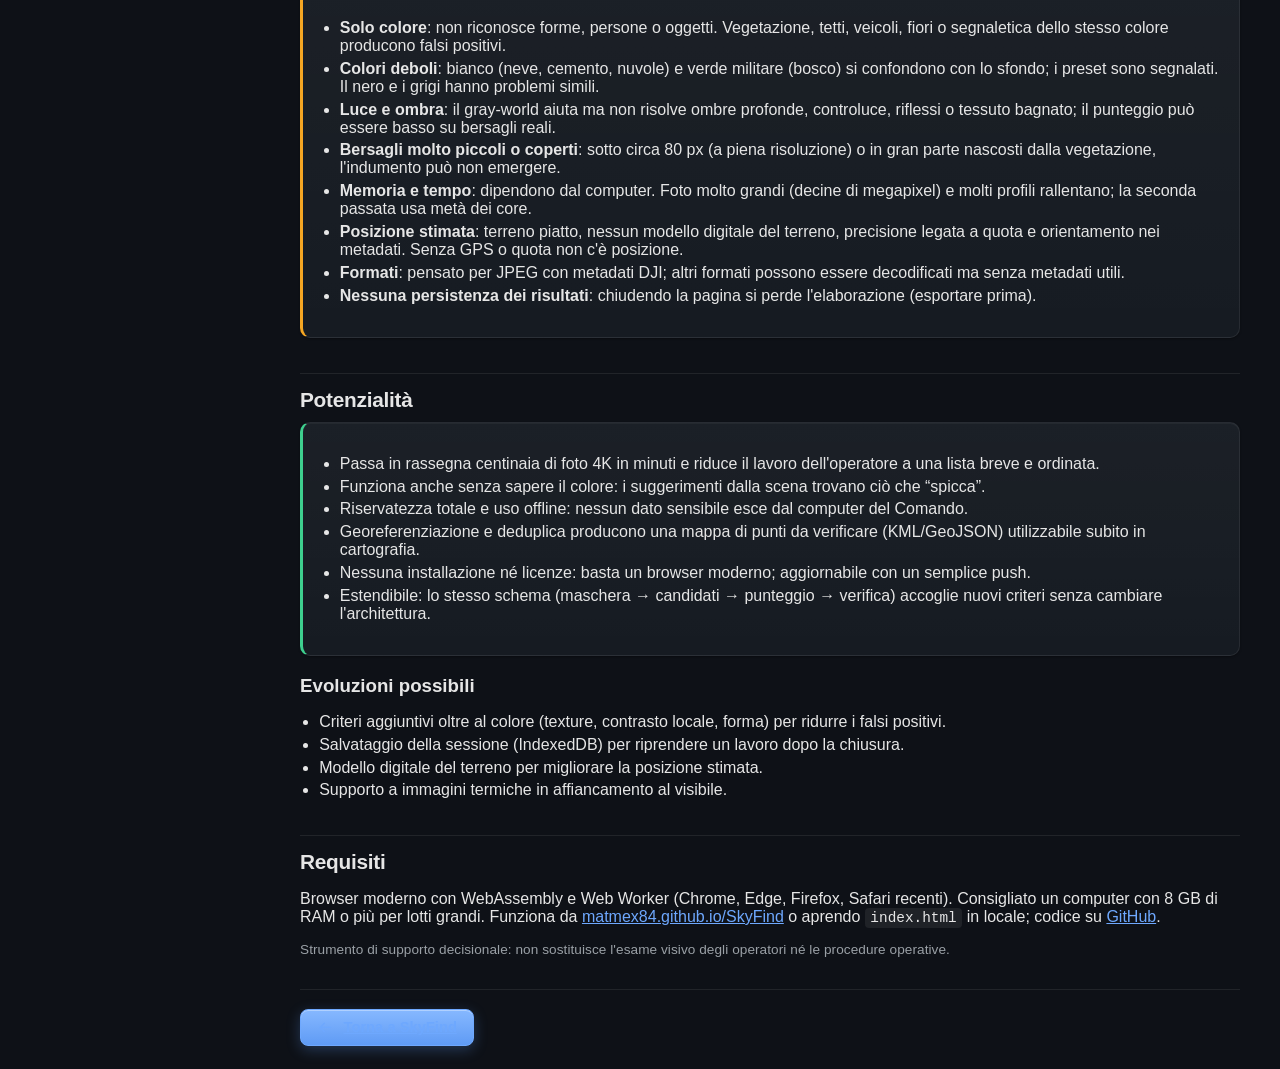
==== commit 322c8cd6: "Colori della scena: campione adattivo (25% delle foto, da 40 a 150) invece di 40 fisse Co-Authored-B" ====
--- a/info/index.html
+++ b/info/index.html
@@ -6,7 +6,7 @@
 <meta name="theme-color" content="#0e1117">
 <title>SkyFind — Scheda tecnica</title>
 <link rel="icon" type="image/svg+xml" href="data:image/svg+xml,%3Csvg xmlns='http://www.w3.org/2000/svg' viewBox='0 0 24 24'%3E%3Crect width='24' height='24' rx='6' fill='%230e1117'/%3E%3Cg fill='none' stroke='%236EA8FE' stroke-width='1.8' stroke-linecap='round'%3E%3Ccircle cx='12' cy='12' r='7.5'/%3E%3Ccircle cx='12' cy='12' r='3.6'/%3E%3Cpath d='M12 2.5v2.6M12 18.9v2.6M2.5 12h2.6M18.9 12h2.6'/%3E%3C/g%3E%3Ccircle cx='12' cy='12' r='1' fill='%23F5A623'/%3E%3C/svg%3E" />
-<link rel="stylesheet" href="../style.css?v=18">
+<link rel="stylesheet" href="../style.css?v=19">
 <style>
   #sf-main h2{margin:2.2rem 0 .6rem;padding-top:.9rem;border-top:1px solid var(--border);font-size:1.3rem}
   #sf-main h3{margin:1.2rem 0 .3rem}
@@ -96,7 +96,7 @@
   <h2 id="colore">Gestione del colore</h2>
   <div class="tablewrap"><table>
     <tr><th>Funzione</th><th>Cosa fa</th><th>Da sapere</th></tr>
-    <tr><td><strong>Colori della scena</strong></td><td>Analizza fino a 40 foto del lotto (miniature da 320 px, gray-world) e propone i colori vivaci e rari rispetto allo sfondo, con un ritaglio d'esempio. Un clic crea il profilo.</td><td>Solo colori vivaci: bianco, grigio, nero e tinte spente non vengono mai suggeriti. È un campione, non ogni foto.</td></tr>
+    <tr><td><strong>Colori della scena</strong></td><td>Analizza il 25% delle foto del lotto (minimo 40, massimo 150) (miniature da 320 px, gray-world) e propone i colori vivaci e rari rispetto allo sfondo, con un ritaglio d'esempio. Un clic crea il profilo.</td><td>Solo colori vivaci: bianco, grigio, nero e tinte spente non vengono mai suggeriti. È un campione, non ogni foto.</td></tr>
     <tr><td><strong>Più profili per lotto</strong></td><td>Si cercano più colori nello stesso lotto (es. arancione e blu). Rilevamenti che si sovrappongono diventano uno solo, con il profilo migliore e quello alternativo annotato.</td><td>Il tempo cresce linearmente col numero di profili. Il Report permette di filtrare per profilo.</td></tr>
     <tr><td><strong>Colori da escludere</strong></td><td>Toglie dalla ricerca un colore che riempie la scena (papaveri, un tetto, un veicolo), a livello di pixel.</td><td>Vale per l'intero colore, non per un oggetto: un bersaglio simile sparisce con lui. Tolleranza prudente, non salvata tra sessioni; dichiarato in Report ed export.</td></tr>
     <tr><td><strong>Tolleranza adattiva</strong></td><td>Misura quanto dello sfondo campionato rientra già nel profilo. Sopra l'1,5% avvisa e offre di restringere la tolleranza (fino a metà) per quell'elaborazione.</td><td>È una scelta manuale: restringere troppo può far perdere bersagli sfumati. Dichiarato nel Report.</td></tr>
@@ -162,7 +162,7 @@
     <div class="sf-pagenav"><a class="sf-btn primary" href="../#home"><span data-icon="arrow-left"></span> Torna a SkyFind</a></div>
   </main>
 </div>
-<script src="../icons.js?v=18"></script>
+<script src="../icons.js?v=19"></script>
 <script>document.addEventListener('DOMContentLoaded',function(){SF.hydrateIcons();});</script>
 </body>
 </html>
